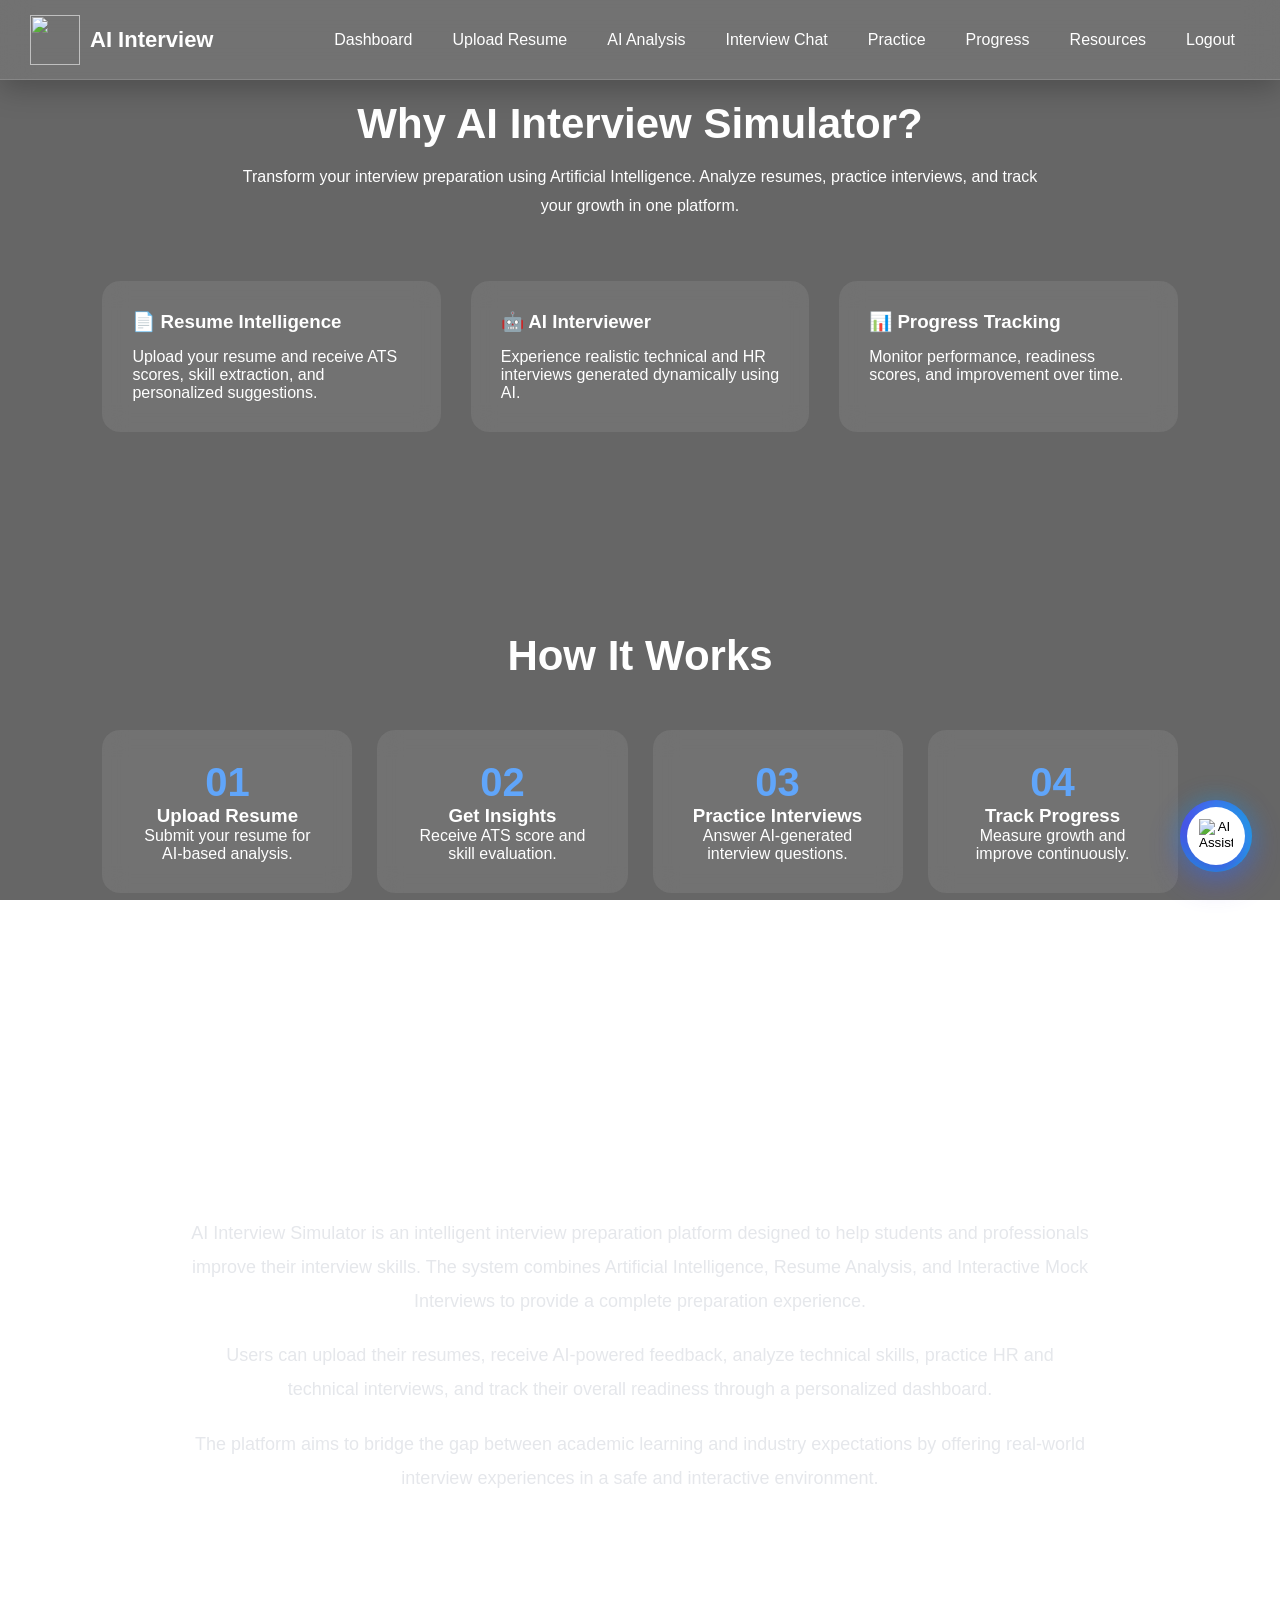
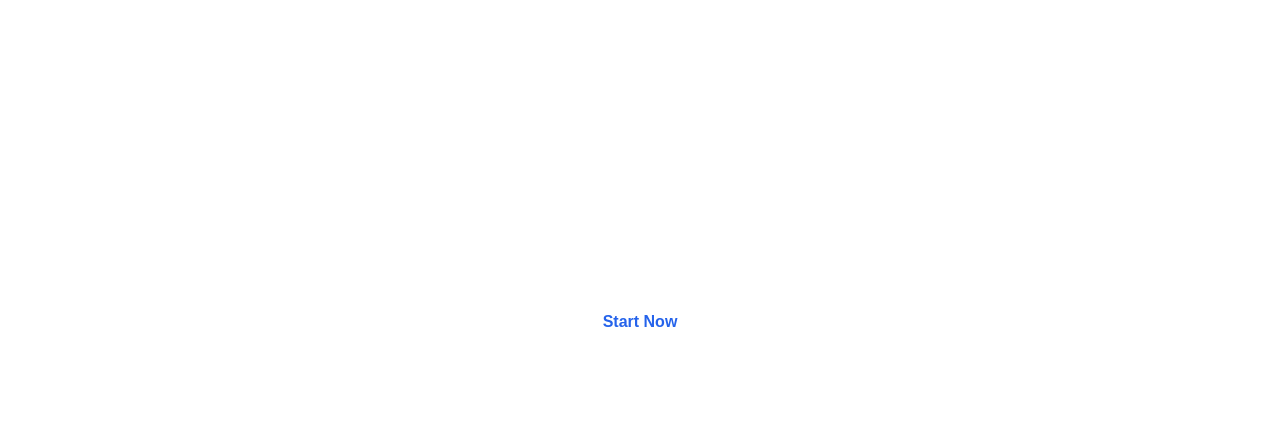
==== Frontend/index.html @ c6cc5c99 "Update AI assistant floating button" ====
<!DOCTYPE html>
<html lang="en">

<head>

<meta charset="UTF-8">

<meta name="viewport"
content="width=device-width, initial-scale=1.0">

<title>
AI Interview Simulator
</title>

<link
rel="stylesheet"
href="style.css">

<style>
/* ═══════════════════════════════════════
   FLOATING CHATBOT
═══════════════════════════════════════ */

/* FAB BUTTON */
/* Floating AI Button */
#chatFab{
    position:fixed;
    bottom:28px;
    right:28px;
    width:72px;
    height:72px;
    border:none;
    border-radius:50%;
    cursor:pointer;
    overflow:hidden;

    display:flex;
    align-items:center;
    justify-content:center;

    background:linear-gradient(
        135deg,
        #4f46e5,
        #06b6d4,
        #2563eb,
        #4f46e5
    );

    background-size:300% 300%;
    animation:gradientMove 6s ease infinite;

    box-shadow:
        0 10px 30px rgba(79,70,229,.45),
        0 0 25px rgba(6,182,212,.35);

    transition:.3s;
    z-index:9999;
}

/* Glowing Ring */
#chatFab::before{
    content:"";
    position:absolute;
    inset:-3px;
    border-radius:50%;
    background:linear-gradient(
        45deg,
        #06b6d4,
        #4f46e5,
        #3b82f6,
        #06b6d4
    );
    z-index:-1;
    filter:blur(8px);
    opacity:.8;
}

/* White Circle */
#chatFab::after{
    content:"";
    position:absolute;
    width:58px;
    height:58px;
    border-radius:50%;
    background:#ffffff;
}

/* AI Image */
#chatFab img{
    position:relative;
    z-index:2;
    width:34px;
    height:34px;
    object-fit:contain;
}

/* Hover */
#chatFab:hover{
    transform:translateY(-5px) scale(1.08);
    box-shadow:
        0 16px 40px rgba(79,70,229,.6),
        0 0 35px rgba(6,182,212,.5);
}

/* Click */
#chatFab:active{
    transform:scale(.95);
}

/* Floating Animation */
@keyframes gradientMove{
    0%{background-position:0% 50%;}
    50%{background-position:100% 50%;}
    100%{background-position:0% 50%;}
}

/* NOTIFICATION BADGE */
#chatBadge {
    position: fixed;
    bottom: 78px;
    right: 24px;
    background: #ef4444;
    color: white;
    font-size: 11px;
    font-weight: 700;
    border-radius: 999px;
    padding: 2px 7px;
    z-index: 10000;
    display: none;
}

/* CHAT WINDOW */
#chatWindow {
    position: fixed;
    bottom: 100px;
    right: 28px;
    width: 370px;
    height: 520px;
    background: rgba(10, 12, 30, 0.97);
    backdrop-filter: blur(20px);
    border-radius: 20px;
    border: 1px solid rgba(255,255,255,0.1);
    box-shadow: 0 20px 60px rgba(0,0,0,0.7);
    display: none;
    flex-direction: column;
    z-index: 9998;
    overflow: hidden;
    font-family: 'Segoe UI', Arial, sans-serif;
    animation: slideUp 0.3s ease;
}

@keyframes slideUp {
    from { opacity: 0; transform: translateY(20px); }
    to   { opacity: 1; transform: translateY(0); }
}

#chatWindow.open { display: flex; }

/* CHAT HEADER */
.cw-header {
    background: rgba(20, 25, 60, 0.95);
    padding: 14px 16px;
    display: flex;
    align-items: center;
    justify-content: space-between;
    border-bottom: 1px solid rgba(255,255,255,0.08);
    flex-shrink: 0;
}

.cw-header-left {
    display: flex;
    align-items: center;
    gap: 10px;
}

.cw-avatar {
    width: 36px; height: 36px;
    display: flex; align-items: center; justify-content: center;
    flex-shrink: 0;
}

.cw-title { color: white; font-weight: 700; font-size: 14px; }
.cw-sub { color: rgba(255,255,255,0.5); font-size: 11px; margin-top: 1px; }
.cw-dot { display:inline-block; width:8px; height:8px; background:#22c55e; border-radius:50%; margin-right:5px; vertical-align:middle; animation:cwpulse 2s infinite; }
@keyframes cwpulse { 0%,100%{opacity:1;} 50%{opacity:0.4;} }

.cw-close {
    background: rgba(255,255,255,0.08);
    border: none;
    color: white;
    width: 28px; height: 28px;
    border-radius: 8px;
    cursor: pointer;
    font-size: 14px;
    display: flex; align-items: center; justify-content: center;
    transition: background 0.2s;
}

.cw-close:hover { background: rgba(255,255,255,0.18); }

/* MESSAGES */
.cw-messages {
    flex: 1;
    overflow-y: auto;
    padding: 14px;
    display: flex;
    flex-direction: column;
    gap: 10px;
    scroll-behavior: smooth;
}

.cw-messages::-webkit-scrollbar { width: 3px; }
.cw-messages::-webkit-scrollbar-thumb { background: rgba(255,255,255,0.15); border-radius: 3px; }

.cw-msg-ai {
    background: linear-gradient(135deg, #2563eb, #1d4ed8);
    color: white;
    padding: 10px 13px;
    border-radius: 14px 14px 14px 3px;
    font-size: 13px;
    line-height: 1.6;
    max-width: 88%;
    width: fit-content;
    white-space: pre-wrap;
}

.cw-msg-user {
    background: linear-gradient(135deg, #22c55e, #16a34a);
    color: white;
    padding: 10px 13px;
    border-radius: 14px 14px 3px 14px;
    font-size: 13px;
    line-height: 1.6;
    max-width: 88%;
    width: fit-content;
    margin-left: auto;
}

/* TYPING */
.cw-typing {
    display: flex;
    gap: 5px;
    align-items: center;
    padding: 10px 13px;
    background: rgba(37,99,235,0.3);
    border-radius: 14px 14px 14px 3px;
    width: fit-content;
}

.cw-typing span {
    width: 6px; height: 6px;
    background: white;
    border-radius: 50%;
    animation: cwbounce 1.2s infinite;
    opacity: 0.7;
}

.cw-typing span:nth-child(2) { animation-delay: 0.2s; }
.cw-typing span:nth-child(3) { animation-delay: 0.4s; }

@keyframes cwbounce {
    0%, 60%, 100% { transform: translateY(0); }
    30% { transform: translateY(-5px); }
}

/* QUICK ACTIONS */
.cw-quick {
    display: flex;
    gap: 6px;
    padding: 0 14px 10px;
    flex-wrap: wrap;
    flex-shrink: 0;
}

.cw-quick button {
    background: rgba(99,102,241,0.2);
    border: 1px solid rgba(99,102,241,0.4);
    color: #a5b4fc;
    border-radius: 999px;
    font-size: 11px;
    padding: 4px 10px;
    cursor: pointer;
    transition: 0.2s;
    white-space: nowrap;
}

.cw-quick button:hover { background: rgba(99,102,241,0.4); color: white; }

/* INPUT */
.cw-input-row {
    display: flex;
    padding: 12px;
    gap: 8px;
    background: rgba(15,20,45,0.95);
    border-top: 1px solid rgba(255,255,255,0.07);
    flex-shrink: 0;
    align-items: flex-end;
}

.cw-input-row textarea {
    flex: 1;
    background: rgba(255,255,255,0.08);
    border: 1px solid rgba(255,255,255,0.12);
    border-radius: 12px;
    color: white;
    font-size: 13px;
    padding: 9px 12px;
    outline: none;
    resize: none;
    font-family: 'Segoe UI', Arial, sans-serif;
    min-height: 38px;
    max-height: 100px;
    line-height: 1.4;
}

.cw-input-row textarea::placeholder { color: rgba(255,255,255,0.35); }
.cw-input-row textarea:focus { border-color: rgba(99,102,241,0.5); }

.cw-send {
    width: 38px; height: 38px;
    border-radius: 11px;
    background: linear-gradient(135deg, #6366f1, #38bdf8);
    border: none;
    color: white;
    font-size: 15px;
    cursor: pointer;
    flex-shrink: 0;
    display: flex; align-items: center; justify-content: center;
    transition: 0.2s;
}

.cw-send:hover { transform: scale(1.08); }
.cw-send:disabled { opacity: 0.4; cursor: not-allowed; transform: none; }

@media (max-width: 420px) {
    #chatWindow { width: calc(100vw - 20px); right: 10px; bottom: 90px; }
}
</style>

</head>


<body>


<!-- NAVBAR -->

<nav class="navbar">

<div class="container">

<div class="brand" style="display:flex;align-items:center;gap:10px;">

    <img src="https://res.cloudinary.com/dfzdsdoa5/image/upload/v1781800027/transformation_mtvkqb.png"
         width="50" height="50">

    <div>AI Interview</div>

</div>


<div
class="toggle"
onclick="menu()">

☰

</div>


<div
class="nav-links"
id="nav">

<a href="index.html">
Dashboard
</a>

<a href="resume.html">
Upload Resume
</a>

<a href="ai_analysis.html">
AI Analysis
</a>

<a href="interview.html">
Interview Chat
</a>

<a href="Practice.html">
Practice
</a>

<a href="progress.html">
Progress
</a>

<a href="resources.html">
Resources
</a>

<a
href="#"
onclick="logout()">

Logout

</a>

</div>

</div>

</nav>

<!-- ================= ABOUT ================= -->

<section class="about-fold">

    <div class="section-title">
        <h2>Why AI Interview Simulator?</h2>
        <p>
            Transform your interview preparation using Artificial Intelligence.
            Analyze resumes, practice interviews, and track your growth in one platform.
        </p>
    </div>

    <div class="about-grid">

        <div class="about-card">
            <h3>📄 Resume Intelligence</h3>
            <p>
                Upload your resume and receive ATS scores,
                skill extraction, and personalized suggestions.
            </p>
        </div>

        <div class="about-card">
            <h3>🤖 AI Interviewer</h3>
            <p>
                Experience realistic technical and HR interviews
                generated dynamically using AI.
            </p>
        </div>

        <div class="about-card">
            <h3>📊 Progress Tracking</h3>
            <p>
                Monitor performance, readiness scores,
                and improvement over time.
            </p>
        </div>

    </div>

</section>


<!-- ================= PROCESS ================= -->

<section class="process-section">

    <h2>How It Works</h2>

    <div class="process-container">

        <div class="process-box">
            <span>01</span>
            <h3>Upload Resume</h3>
            <p>Submit your resume for AI-based analysis.</p>
        </div>

        <div class="process-box">
            <span>02</span>
            <h3>Get Insights</h3>
            <p>Receive ATS score and skill evaluation.</p>
        </div>

        <div class="process-box">
            <span>03</span>
            <h3>Practice Interviews</h3>
            <p>Answer AI-generated interview questions.</p>
        </div>

        <div class="process-box">
            <span>04</span>
            <h3>Track Progress</h3>
            <p>Measure growth and improve continuously.</p>
        </div>

    </div>

</section>


<!-- ================= ABOUT WEBSITE ================= -->

<section class="website-info">

    <div class="website-container">

        <h2>About AI Interview Simulator</h2>

        <p>
            AI Interview Simulator is an intelligent interview preparation platform
            designed to help students and professionals improve their interview skills.
            The system combines Artificial Intelligence, Resume Analysis, and
            Interactive Mock Interviews to provide a complete preparation experience.
        </p>

        <p>
            Users can upload their resumes, receive AI-powered feedback,
            analyze technical skills, practice HR and technical interviews,
            and track their overall readiness through a personalized dashboard.
        </p>

        <p>
            The platform aims to bridge the gap between academic learning and
            industry expectations by offering real-world interview experiences
            in a safe and interactive environment.
        </p>

    </div>

</section>


<!-- ================= CTA ================= -->

<section class="cta-section">

    <h2>Ready To Crack Your Next Interview?</h2>

    <p>
        Start practicing with AI and build confidence before your dream interview.
    </p>

    <a href="interview.html" class="cta-btn">
        Start Now
    </a>

</section>


<!-- ═══════════════════════════════════════
     FLOATING CHATBOT
═══════════════════════════════════════ -->

<!-- Badge -->
<div id="chatBadge">1</div>

<!-- FAB -->
<button id="chatFab" onclick="toggleChat()" aria-label="Open AI Assistant">
    <img src="https://res.cloudinary.com/dfzdsdoa5/image/upload/v1782108251/cloud-computing_gpqeu0.png" alt="AI Assistant">
</button>

<!-- Chat Window -->
<div id="chatWindow">

    <!-- Header -->
    <div class="cw-header">
        <div class="cw-header-left">
            <div class="cw-avatar"><img src="https://res.cloudinary.com/dfzdsdoa5/image/upload/v1782985049/artificial-intelligence_lnaqit.png" style="width:40px;height:40px;"></div>
            <div>
                <div class="cw-title">AI Assistant</div>
                <div class="cw-sub"><span class="cw-dot"></span>Online — Ask me anything</div>
            </div>
        </div>
        <button class="cw-close" onclick="toggleChat()">✕</button>
    </div>

    <!-- Messages -->
    <div class="cw-messages" id="cwMessages"></div>

    <!-- Quick actions -->
    <div class="cw-quick" id="cwQuick">
        <button onclick="quickSend('How do I prepare for a technical interview?')">💡 Tech prep tips</button>
        <button onclick="quickSend('What is ATS score?')">📄 ATS score</button>
        <button onclick="quickSend('Give me a sample interview question')">🎯 Sample question</button>
        <button onclick="quickSend('How to answer Tell me about yourself?')">🗣️ Tell me about yourself</button>
    </div>

    <!-- Input -->
    <div class="cw-input-row">
        <textarea id="cwInput" placeholder="Ask anything about interviews..." rows="1"></textarea>
        <button class="cw-send" id="cwSend" onclick="cwSendMsg()">➤</button>
    </div>

</div>


<script>

// ── ORIGINAL SCRIPTS ──
async function uploadResume() {
    let file = document.getElementById("fileInput").files[0];
    if (!file) { alert("Upload Resume First"); return; }
    let formData = new FormData();
    formData.append("resume", file);
    try {
        let response = await fetch("https://ai-interview-simulator-316l.onrender.com/analyze-resume", { method: "POST", body: formData });
        let data = await response.json();
        document.getElementById("atsScore").innerHTML = data.ats_score + "%";
        document.getElementById("resumeScore").innerHTML = data.resume_score + "%";
        document.getElementById("readinessScore").innerHTML = data.readiness + "%";
        document.getElementById("skillsCount").innerHTML = data.skills;
        alert("Resume Analyzed");
    } catch (error) {
        console.log(error);
        alert("Backend not running");
    }
}

function menu() {
    document.getElementById("nav").classList.toggle("show");
}

function logout() {
    localStorage.clear();
    sessionStorage.clear();
    window.location.href = "01_login.html";
}

// ── CHATBOT ──
const BACKEND = "https://ai-interview-simulator-316l.onrender.com";
let cwHistory = [];
let cwBusy = false;
let chatOpened = false;

function toggleChat() {
    const win = document.getElementById("chatWindow");
    const badge = document.getElementById("chatBadge");
    win.classList.toggle("open");
    badge.style.display = "none";

    if (!chatOpened) {
        chatOpened = true;
        cwWelcome();
    }
}

async function cwWelcome() {
    cwAddAI("👋 Hi! I'm your AI Interview Assistant.\n\nI can help you with:\n• Interview tips & strategies\n• Resume advice\n• Practice questions\n• Career guidance\n\nWhat would you like to know?");
}

function cwAddAI(text) {
    cwRemoveTyping();
    const div = document.createElement("div");
    div.className = "cw-msg-ai";
    div.textContent = text;
    document.getElementById("cwMessages").appendChild(div);
    cwScroll();
}

function cwAddUser(text) {
    const div = document.createElement("div");
    div.className = "cw-msg-user";
    div.textContent = text;
    document.getElementById("cwMessages").appendChild(div);
    cwScroll();
    // Hide quick actions after first message
    document.getElementById("cwQuick").style.display = "none";
}

function cwShowTyping() {
    cwRemoveTyping();
    const div = document.createElement("div");
    div.className = "cw-typing";
    div.id = "cwTyping";
    div.innerHTML = "<span></span><span></span><span></span>";
    document.getElementById("cwMessages").appendChild(div);
    cwScroll();
}

function cwRemoveTyping() {
    const t = document.getElementById("cwTyping");
    if (t) t.remove();
}

function cwScroll() {
    const m = document.getElementById("cwMessages");
    m.scrollTop = m.scrollHeight;
}

function quickSend(text) {
    document.getElementById("cwInput").value = text;
    cwSendMsg();
}

async function cwSendMsg() {
    const input = document.getElementById("cwInput");
    const text = input.value.trim();
    if (!text || cwBusy) return;

    cwAddUser(text);
    input.value = "";
    input.style.height = "auto";

    cwHistory.push({ role: "user", content: text });
    cwShowTyping();
    cwBusy = true;
    document.getElementById("cwSend").disabled = true;

    try {
        const res = await fetch(`${BACKEND}/assistant`, {
            method: "POST",
            headers: { "Content-Type": "application/json" },
            body: JSON.stringify({ message: text, history: cwHistory })
        });
        const data = await res.json();
        cwHistory = data.history || cwHistory;
        cwAddAI(data.reply);
    } catch (e) {
        cwAddAI("⚠️ Could not connect to the AI. Please check your internet connection.");
    } finally {
        cwBusy = false;
        document.getElementById("cwSend").disabled = false;
    }
}

// Auto-resize textarea
document.getElementById("cwInput").addEventListener("input", function () {
    this.style.height = "auto";
    this.style.height = Math.min(this.scrollHeight, 100) + "px";
});

// Enter to send
document.getElementById("cwInput").addEventListener("keydown", function (e) {
    if (e.key === "Enter" && !e.shiftKey) {
        e.preventDefault();
        cwSendMsg();
    }
});

// Show badge after 3 seconds to draw attention
setTimeout(() => {
    if (!chatOpened) {
        document.getElementById("chatBadge").style.display = "block";
    }
}, 3000);

</script>


</body>

</html>
---- Frontend/style.css ----
*{
    margin:0;
    padding:0;
    box-sizing:border-box;
    font-family:Arial,sans-serif;
}

html{
    scroll-behavior:smooth;
}

body{
    background:url("https://res.cloudinary.com/dfzdsdoa5/image/upload/v1781874014/premium_photo-1683121710572-7723bd2e235d_ouqcas.avif");
    background-size:cover;
    background-position:center;
    background-repeat:no-repeat;
    background-attachment:fixed;
    color:white;
}

body::before{
    content:"";
    position:fixed;
    inset:0;
    background:rgba(0,0,0,0.60);
    z-index:-1;
}

/* ================= NAVBAR ================= */

.navbar{
    position:fixed;
    top:0;
    left:0;
    right:0;
    height:80px;

    background:rgba(255,255,255,0.08);
    backdrop-filter:blur(16px);
    -webkit-backdrop-filter:blur(16px);

    border-bottom:1px solid rgba(255,255,255,0.15);

    display:flex;
    align-items:center;

    z-index:1000;

    box-shadow:0 8px 30px rgba(0,0,0,0.25);
}

.container{
    width:100%;
    padding:0 30px;
    display:flex;
    justify-content:space-between;
    align-items:center;
}

.brand{
    font-size:22px;
    font-weight:bold;
}

.toggle{
    display:none;
    font-size:30px;
    cursor:pointer;
}

.nav-links{
    display:flex;
    gap:10px;
}

.nav-links a{
    color:white;
    text-decoration:none;
    padding:10px 15px;
    border-radius:10px;
    transition:.3s;
}

.nav-links a:hover{
    background:white;
    color:black;
}

/* ================= HERO ================= */

.hero{
    height:100vh;
    display:flex;
    justify-content:center;
    align-items:center;
    text-align:center;
    padding:120px 20px 40px;
}

.hero-content{
    max-width:900px;
}

.hero-content h1{
    font-size:65px;
    margin-bottom:20px;
}

.hero-content p{
    font-size:22px;
    line-height:1.8;
    margin-bottom:35px;
}

.hero-buttons{
    display:flex;
    justify-content:center;
    gap:20px;
}

.btn{
    padding:15px 30px;
    text-decoration:none;
    color:white;
    border-radius:10px;
    background:#2563eb;
    transition:.3s;
}

.btn:hover{
    transform:translateY(-4px);
}

.btn-outline{
    background:transparent;
    border:2px solid white;
}

/* ================= ABOUT ================= */

.about-fold{
    padding:100px 8%;
    
}

.section-title{
    text-align:center;
    margin-bottom:60px;
}

.section-title h2{
    font-size:42px;
    margin-bottom:15px;
}

.section-title p{
    max-width:800px;
    margin:auto;
    line-height:1.8;
}

.about-grid{
    display:grid;
    grid-template-columns:repeat(auto-fit,minmax(280px,1fr));
    gap:30px;
}

.about-card{
    padding:30px;
    border-radius:18px;

    background:rgba(255,255,255,0.08);

    backdrop-filter:blur(12px);

    transition:.3s;
}

.about-card:hover{
    transform:translateY(-10px);
}

.about-card h3{
    margin-bottom:15px;
}

/* ================= PROCESS ================= */

.process-section{
    padding:100px 8%;
    text-align:center;
}

.process-section h2{
    font-size:42px;
    margin-bottom:50px;
}

.process-container{
    display:grid;
    grid-template-columns:repeat(auto-fit,minmax(220px,1fr));
    gap:25px;
}

.process-box{
    padding:30px;
    border-radius:18px;

    background:rgba(255,255,255,0.08);

    backdrop-filter:blur(12px);
}

.process-box span{
    font-size:40px;
    font-weight:bold;
    color:#60a5fa;
}

/* ================= STATS ================= */

.website-info{
    padding:100px 10%;
    
}

.website-container{
    max-width:1000px;
    margin:auto;
    text-align:center;

    background:rgba(255,255,255,0.08);
    backdrop-filter:blur(12px);

    padding:50px;
    border-radius:20px;
}

.website-container h2{
    font-size:42px;
    margin-bottom:25px;
}

.website-container p{
    font-size:18px;
    line-height:1.9;
    margin-bottom:20px;
    color:#e5e7eb;
}

/* ================= CTA ================= */

.cta-section{
    padding:100px 8%;
    text-align:center;
}

.cta-section h2{
    font-size:48px;
    margin-bottom:20px;
}

.cta-section p{
    font-size:20px;
    margin-bottom:35px;
}

.cta-btn{
    display:inline-block;
    padding:15px 35px;

    background:white;
    color:#2563eb;

    text-decoration:none;

    border-radius:12px;

    font-weight:bold;
}

/* ================= FOOTER ================= */

.footer{
    padding:25px;
    text-align:center;

    background:rgba(0,0,0,0.7);

    margin-top:50px;
}

/* ================= MOBILE ================= */

@media(max-width:900px){

    .toggle{
        display:block;
    }

    .nav-links{
        display:none;
        position:absolute;
        top:80px;
        left:0;
        right:0;

        background:#111827;

        flex-direction:column;
        padding:20px;
    }

    .nav-links.show{
        display:flex;
    }

    .hero-content h1{
        font-size:40px;
    }

    .hero-content p{
        font-size:18px;
    }

    .hero-buttons{
        flex-direction:column;
    }

    .section-title h2,
    .process-section h2,
    .cta-section h2{
        font-size:32px;
    }
}
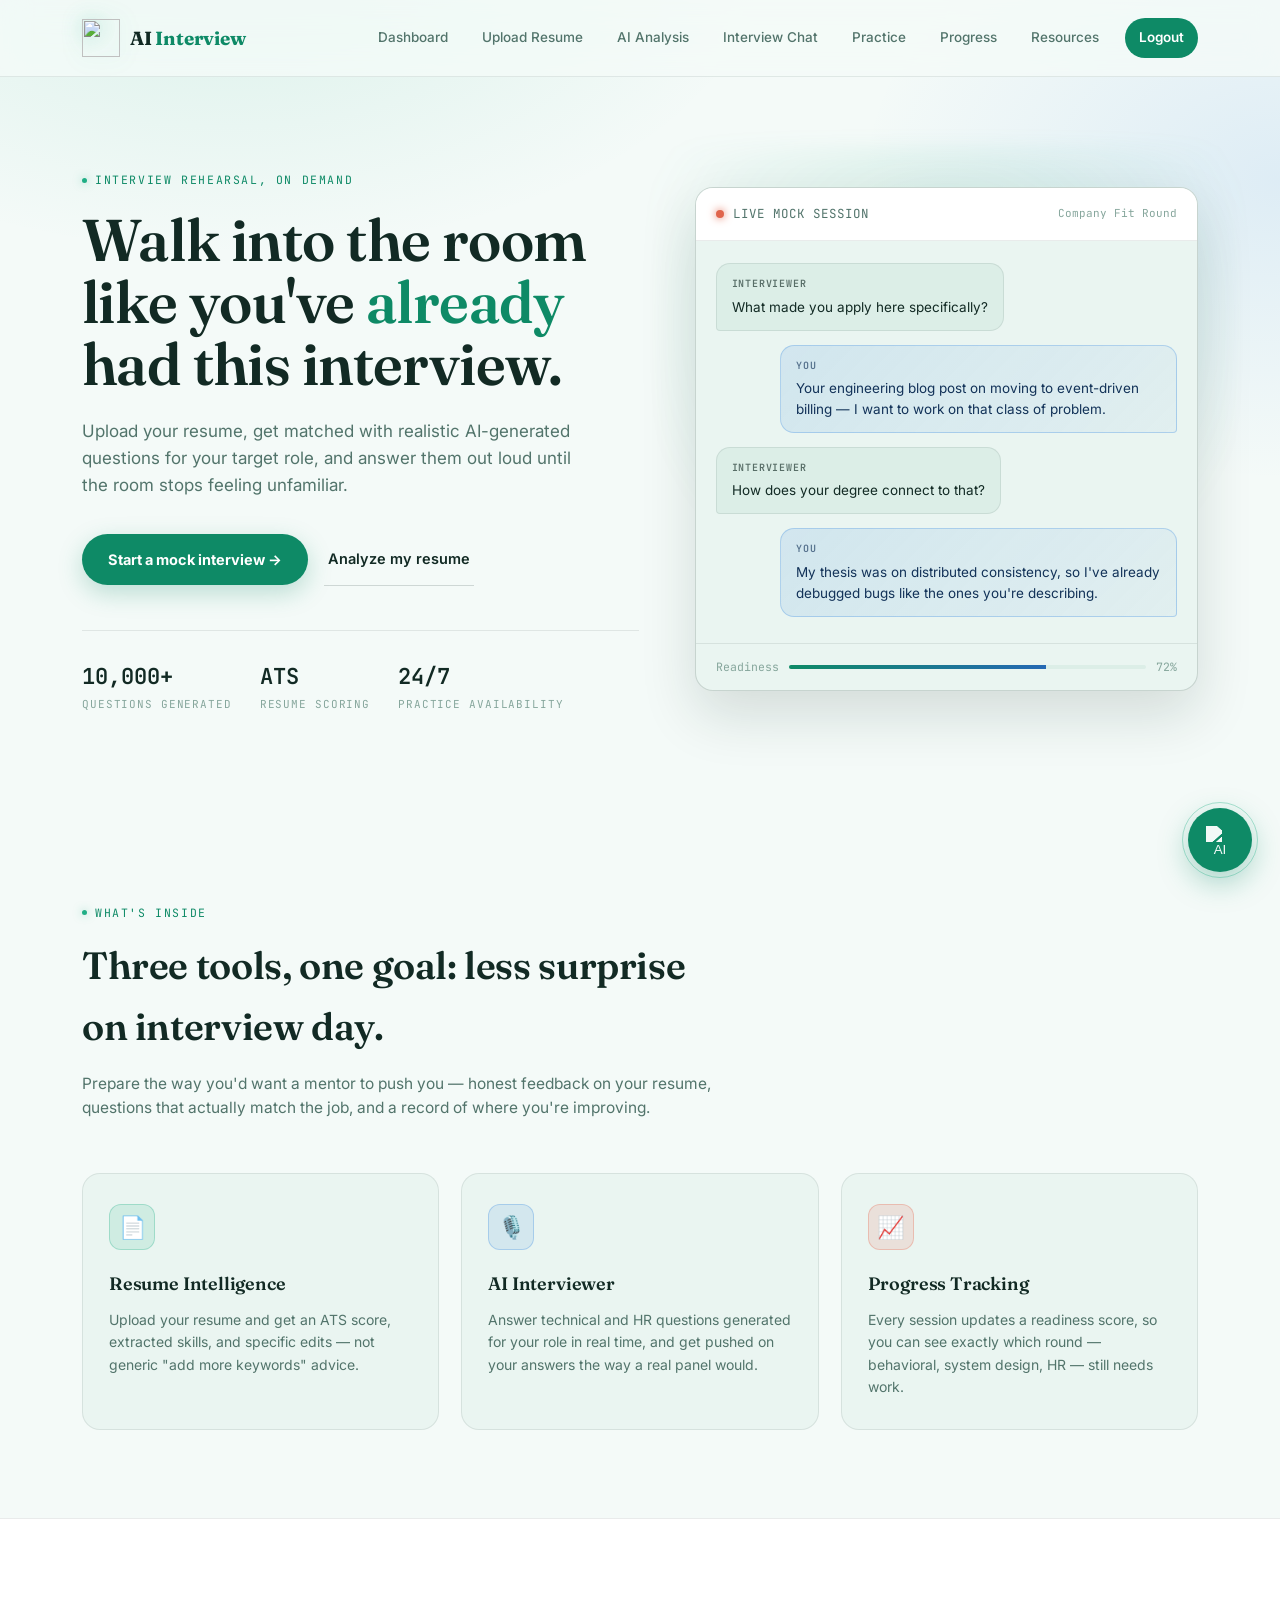
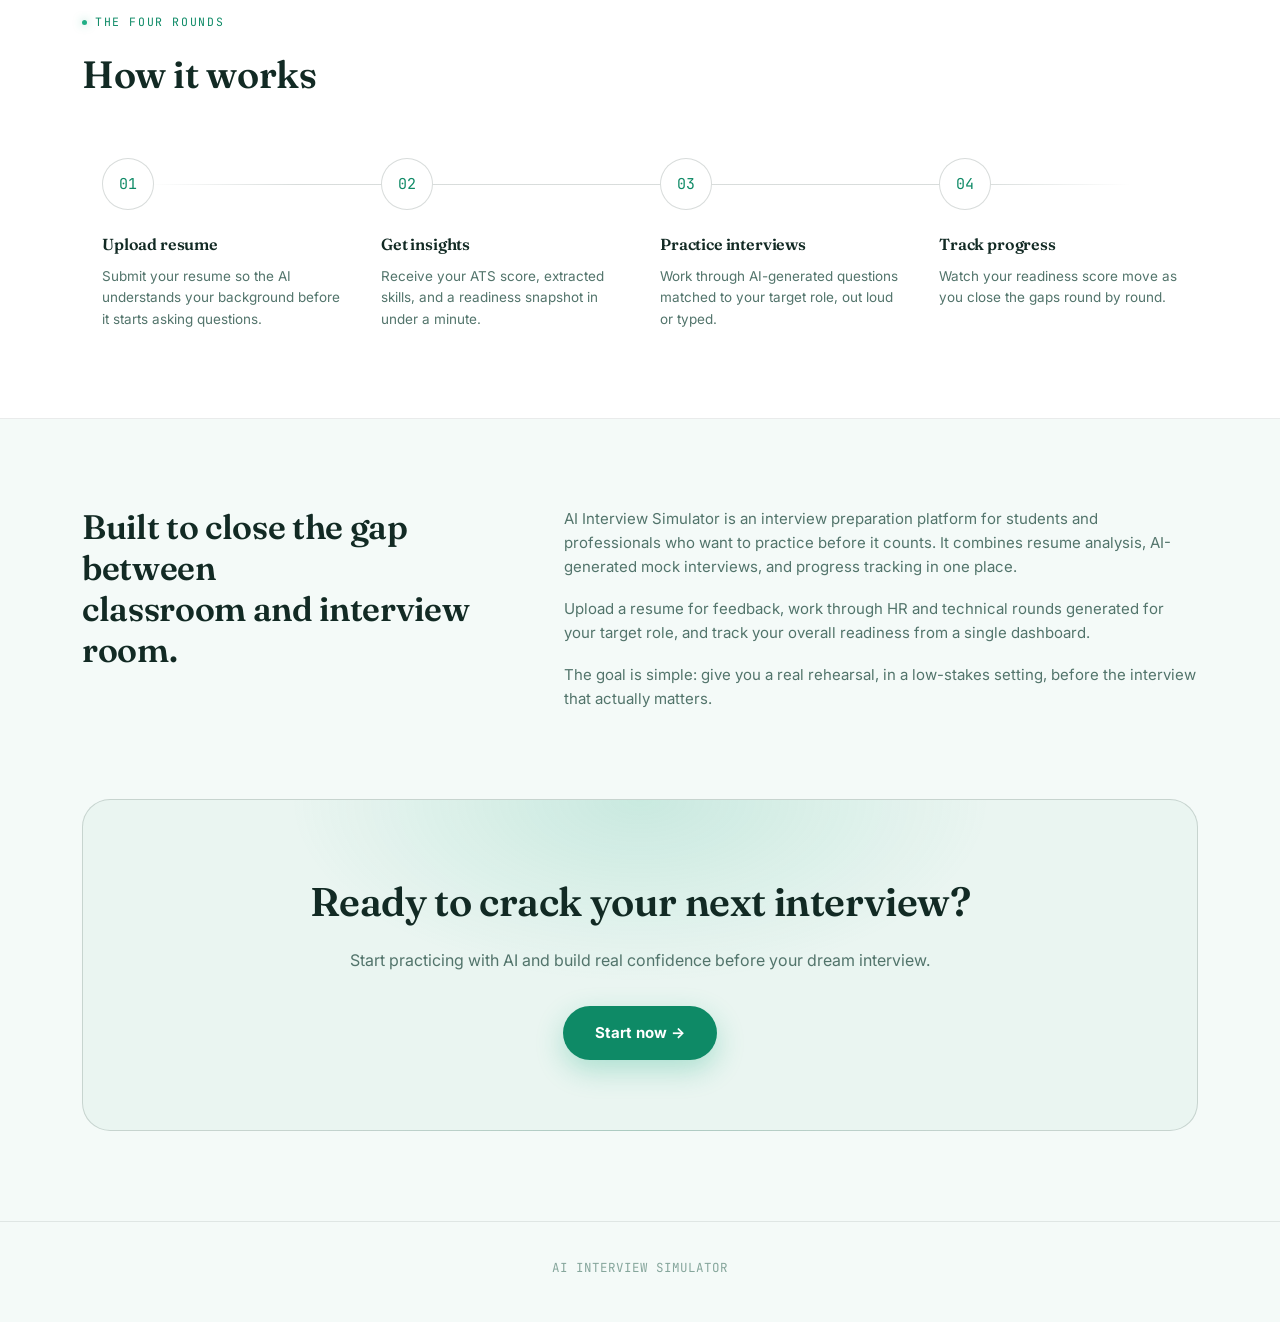
==== commit 89839bbf: "Auto commit: push from Copilot" ====
--- a/Frontend/index.html
+++ b/Frontend/index.html
@@ -1,579 +1,717 @@
 <!DOCTYPE html>
 <html lang="en">
-
 <head>
-
 <meta charset="UTF-8">
-
-<meta name="viewport"
-content="width=device-width, initial-scale=1.0">
-
-<title>
-AI Interview Simulator
-</title>
-
-<link
-rel="stylesheet"
-href="style.css">
+<meta name="viewport" content="width=device-width, initial-scale=1.0">
+<title>AI Interview Simulator — Rehearse the room before you walk in</title>
+
+<link rel="preconnect" href="https://fonts.googleapis.com">
+<link rel="preconnect" href="https://fonts.gstatic.com" crossorigin>
+<link href="https://fonts.googleapis.com/css2?family=Fraunces:opsz,wght@9..144,400;9..144,500;9..144,600;9..144,700;9..144,900&family=Inter:wght@400;500;600;700&family=JetBrains+Mono:wght@400;500;600&display=swap" rel="stylesheet">
 
 <style>
 /* ═══════════════════════════════════════
+   TOKENS
+═══════════════════════════════════════ */
+:root{
+    --bg:            #F4FAF8;
+    --bg-elevated:   #FFFFFF;
+    --surface:       #EAF5F1;
+    --surface-2:     #DCEEE7;
+    --border:        rgba(15,42,36,0.09);
+    --border-strong: rgba(15,42,36,0.16);
+
+    --text:          #122A24;
+    --text-muted:    #52746B;
+    --text-faint:    #86A69C;
+
+    --mint:          #1FAE85;
+    --mint-deep:     #0E8A66;
+    --mint-dim:      rgba(31,174,133,0.13);
+    --sky:           #3D8BE0;
+    --sky-deep:      #2569B4;
+    --sky-dim:       rgba(61,139,224,0.13);
+    --coral:         #E0654C;
+
+    --display: 'Fraunces', Georgia, serif;
+    --body:    'Inter', -apple-system, sans-serif;
+    --mono:    'JetBrains Mono', 'Courier New', monospace;
+
+    --radius: 18px;
+    --radius-sm: 10px;
+}
+
+*{ box-sizing:border-box; }
+html{ scroll-behavior:smooth; }
+
+body{
+    margin:0;
+    background:var(--bg);
+    color:var(--text);
+    font-family:var(--body);
+    line-height:1.6;
+    -webkit-font-smoothing:antialiased;
+    overflow-x:hidden;
+}
+
+/* ambient grain / spotlight backdrop, fixed behind everything */
+body::before{
+    content:"";
+    position:fixed;
+    inset:0;
+    z-index:-2;
+    background:
+        radial-gradient(ellipse 900px 500px at 18% -5%, rgba(31,174,133,0.12), transparent 60%),
+        radial-gradient(ellipse 700px 500px at 100% 20%, rgba(61,139,224,0.12), transparent 60%),
+        var(--bg);
+}
+
+a{ color:inherit; text-decoration:none; }
+h1,h2,h3{ font-family:var(--display); margin:0; font-weight:600; letter-spacing:-0.01em; }
+p{ margin:0; }
+.eyebrow{
+    font-family:var(--mono);
+    font-size:11.5px;
+    letter-spacing:0.14em;
+    text-transform:uppercase;
+    color:var(--mint-deep);
+    display:inline-flex;
+    align-items:center;
+    gap:8px;
+}
+.eyebrow::before{
+    content:"";
+    width:5px; height:5px;
+    border-radius:50%;
+    background:var(--mint);
+    box-shadow:0 0 8px rgba(31,174,133,0.5);
+}
+
+::selection{ background:var(--mint); color:#fff; }
+
+@media (prefers-reduced-motion: reduce){
+    *{ animation-duration:0.01ms !important; animation-iteration-count:1 !important; transition-duration:0.01ms !important; scroll-behavior:auto !important; }
+}
+
+/* focus visibility */
+a:focus-visible, button:focus-visible, textarea:focus-visible{
+    outline:2px solid var(--sky-deep);
+    outline-offset:3px;
+}
+
+.container{ max-width:1180px; margin:0 auto; padding:0 32px; }
+
+/* ═══════════════════════════════════════
+   NAVBAR
+═══════════════════════════════════════ */
+.navbar{
+    position:sticky; top:0; z-index:500;
+    background:rgba(244,250,248,0.82);
+    backdrop-filter:blur(14px) saturate(140%);
+    border-bottom:1px solid var(--border);
+}
+.navbar .container{
+    display:flex; align-items:center; justify-content:space-between;
+    height:76px;
+}
+.brand{ display:flex; align-items:center; gap:12px; }
+.brand img{
+    width:38px; height:38px; object-fit:contain;
+    filter:drop-shadow(0 0 10px rgba(31,174,133,0.3));
+}
+.brand-text{ font-family:var(--display); font-weight:700; font-size:19px; letter-spacing:-0.01em; }
+.brand-text span{ color:var(--mint-deep); }
+
+.nav-links{ display:flex; align-items:center; gap:6px; }
+.nav-links a{
+    font-size:13.5px; font-weight:500; color:var(--text-muted);
+    padding:9px 14px; border-radius:999px;
+    transition:color .2s ease, background .2s ease;
+}
+.nav-links a:hover{ color:var(--text); background:var(--surface); }
+.nav-links a:last-child{
+    margin-left:6px;
+    color:#fff;
+    background:var(--mint-deep);
+    font-weight:600;
+}
+.nav-links a:last-child:hover{ background:var(--sky-deep); color:#fff; }
+
+.toggle{
+    display:none; cursor:pointer; font-size:22px; color:var(--text);
+    background:var(--surface); border:1px solid var(--border);
+    width:42px; height:42px; border-radius:10px;
+    align-items:center; justify-content:center;
+}
+
+@media (max-width: 900px){
+    .toggle{ display:flex; }
+    .nav-links{
+        position:absolute; top:76px; left:0; right:0;
+        flex-direction:column; align-items:stretch;
+        background:var(--bg-elevated); border-bottom:1px solid var(--border);
+        padding:10px 20px 18px; gap:2px;
+        display:none;
+    }
+    .nav-links.show{ display:flex; }
+    .nav-links a{ padding:12px 10px; }
+}
+
+/* ═══════════════════════════════════════
+   HERO — the interview transcript
+═══════════════════════════════════════ */
+.hero{
+    padding:88px 0 96px;
+    position:relative;
+}
+.hero .container{
+    display:grid;
+    grid-template-columns:1.05fr 0.95fr;
+    gap:56px;
+    align-items:center;
+}
+.hero-copy h1{
+    font-size:clamp(38px, 4.6vw, 60px);
+    line-height:1.06;
+    margin:18px 0 22px;
+    font-weight:600;
+}
+.hero-copy h1 em{
+    font-style:normal;
+    color:var(--mint-deep);
+}
+.hero-copy p.lede{
+    font-size:17px;
+    color:var(--text-muted);
+    max-width:46ch;
+    margin-bottom:34px;
+}
+.hero-actions{ display:flex; align-items:center; gap:16px; flex-wrap:wrap; }
+
+.btn-primary{
+    display:inline-flex; align-items:center; gap:8px;
+    background:var(--mint-deep); color:#fff;
+    font-weight:700; font-size:14.5px;
+    padding:14px 26px; border-radius:999px;
+    box-shadow:0 8px 24px rgba(14,138,102,0.25);
+    transition:transform .2s ease, box-shadow .2s ease;
+}
+.btn-primary:hover{ transform:translateY(-2px); box-shadow:0 12px 30px rgba(14,138,102,0.35); }
+
+.btn-ghost{
+    display:inline-flex; align-items:center; gap:8px;
+    color:var(--text); font-weight:600; font-size:14.5px;
+    padding:14px 4px;
+    border-bottom:1px solid var(--border-strong);
+    transition:border-color .2s ease, color .2s ease;
+}
+.btn-ghost:hover{ border-color:var(--sky-deep); color:var(--sky-deep); }
+
+.hero-stats{
+    display:flex; gap:28px; margin-top:44px;
+    padding-top:28px; border-top:1px solid var(--border);
+}
+.hero-stats div{ font-family:var(--mono); }
+.hero-stats .num{ font-size:22px; color:var(--text); font-weight:600; }
+.hero-stats .label{ font-size:11px; color:var(--text-faint); text-transform:uppercase; letter-spacing:.08em; margin-top:2px; }
+
+/* transcript card — the signature element */
+.transcript-wrap{ position:relative; }
+.transcript-wrap::before{
+    content:"";
+    position:absolute; inset:-40px;
+    background:radial-gradient(circle at 50% 30%, rgba(31,174,133,0.16), transparent 65%);
+    filter:blur(10px);
+    pointer-events:none;
+}
+.transcript-card{
+    position:relative;
+    background:var(--surface);
+    border:1px solid var(--border-strong);
+    border-radius:var(--radius);
+    padding:0;
+    box-shadow:0 24px 56px rgba(15,42,36,0.14);
+    overflow:hidden;
+}
+.transcript-head{
+    display:flex; align-items:center; justify-content:space-between;
+    padding:16px 20px;
+    border-bottom:1px solid var(--border);
+    background:var(--bg-elevated);
+}
+.transcript-head .who{ display:flex; align-items:center; gap:9px; font-size:12.5px; color:var(--text-muted); font-family:var(--mono); }
+.rec-dot{ width:8px; height:8px; border-radius:50%; background:var(--coral); box-shadow:0 0 8px var(--coral); animation:recpulse 1.6s infinite; }
+@keyframes recpulse{ 0%,100%{opacity:1;} 50%{opacity:.35;} }
+
+.transcript-body{ padding:22px 20px 26px; display:flex; flex-direction:column; gap:14px; min-height:260px; }
+.bubble{
+    max-width:86%; padding:12px 15px; border-radius:14px;
+    font-size:13.5px; line-height:1.55;
+    opacity:0; transform:translateY(8px);
+    animation:bubbleIn .5s ease forwards;
+}
+.bubble.q{
+    align-self:flex-start;
+    background:var(--surface-2);
+    border:1px solid var(--border);
+    border-bottom-left-radius:4px;
+    color:var(--text);
+}
+.bubble.a{
+    align-self:flex-end;
+    background:linear-gradient(135deg, rgba(61,139,224,0.14), rgba(61,139,224,0.05));
+    border:1px solid rgba(61,139,224,0.3);
+    border-bottom-right-radius:4px;
+    color:#123258;
+}
+.bubble .tag{ font-family:var(--mono); font-size:10px; letter-spacing:.08em; text-transform:uppercase; opacity:.65; margin-bottom:5px; font-weight:600; }
+.bubble .msg{ margin:0; }
+@keyframes bubbleIn{ to{ opacity:1; transform:translateY(0); } }
+.bubble:nth-child(1){ animation-delay:.15s; }
+.bubble:nth-child(2){ animation-delay:.75s; }
+.bubble:nth-child(3){ animation-delay:1.35s; }
+.bubble:nth-child(4){ animation-delay:1.95s; }
+
+.transcript-foot{
+    padding:14px 20px; border-top:1px solid var(--border);
+    display:flex; align-items:center; gap:10px;
+    font-family:var(--mono); font-size:11.5px; color:var(--text-faint);
+}
+.transcript-foot .bar{ flex:1; height:4px; border-radius:2px; background:var(--surface-2); overflow:hidden; }
+.transcript-foot .bar span{ display:block; height:100%; width:72%; background:linear-gradient(90deg, var(--mint-deep), var(--sky-deep)); }
+
+@media (max-width: 900px){
+    .hero .container{ grid-template-columns:1fr; }
+    .hero-stats{ flex-wrap:wrap; row-gap:16px; }
+}
+
+/* ═══════════════════════════════════════
+   REVEAL ON SCROLL
+═══════════════════════════════════════ */
+.reveal{ opacity:0; transform:translateY(18px); transition:opacity .6s ease, transform .6s ease; }
+.reveal.in{ opacity:1; transform:translateY(0); }
+
+/* ═══════════════════════════════════════
+   ABOUT / FEATURE CARDS
+═══════════════════════════════════════ */
+.section{ padding:88px 0; }
+.section-title{ max-width:640px; margin-bottom:52px; }
+.section-title .eyebrow{ margin-bottom:14px; }
+.section-title h2{ font-size:clamp(28px,3vw,38px); margin-bottom:14px; }
+.section-title p{ color:var(--text-muted); font-size:15.5px; }
+
+.about-grid{
+    display:grid; grid-template-columns:repeat(3,1fr); gap:22px;
+}
+.about-card{
+    background:var(--surface);
+    border:1px solid var(--border);
+    border-radius:var(--radius);
+    padding:30px 26px;
+    transition:transform .25s ease, border-color .25s ease, background .25s ease;
+    position:relative;
+    overflow:hidden;
+}
+.about-card::after{
+    content:"";
+    position:absolute; top:-40%; right:-40%;
+    width:160px; height:160px; border-radius:50%;
+    background:radial-gradient(circle, var(--card-glow, rgba(31,174,133,0.18)), transparent 70%);
+    opacity:0; transition:opacity .3s ease;
+}
+.about-card:hover{ transform:translateY(-4px); border-color:var(--border-strong); background:var(--surface-2); }
+.about-card:hover::after{ opacity:1; }
+.about-card .icon{
+    font-size:22px; width:46px; height:46px;
+    display:flex; align-items:center; justify-content:center;
+    border-radius:12px; margin-bottom:20px;
+    background:var(--mint-dim); border:1px solid rgba(31,174,133,0.28);
+}
+.about-card:nth-child(2) .icon{ background:var(--sky-dim); border-color:rgba(61,139,224,0.3); }
+.about-card:nth-child(3) .icon{ background:rgba(232,103,79,0.14); border-color:rgba(232,103,79,0.3); }
+.about-card h3{ font-size:18px; margin-bottom:10px; font-weight:600; }
+.about-card p{ color:var(--text-muted); font-size:14px; }
+
+/* ═══════════════════════════════════════
+   PROCESS — a real sequence, numbered honestly
+═══════════════════════════════════════ */
+.process-section{ padding:88px 0; background:var(--bg-elevated); border-top:1px solid var(--border); border-bottom:1px solid var(--border); }
+.process-container{
+    display:grid; grid-template-columns:repeat(4,1fr); gap:0;
+    position:relative;
+}
+.process-container::before{
+    content:"";
+    position:absolute; top:26px; left:6%; right:6%; height:1px;
+    background:linear-gradient(90deg, transparent, var(--border-strong) 15%, var(--border-strong) 85%, transparent);
+}
+.process-box{ padding:0 20px; position:relative; }
+.process-box span{
+    display:flex; align-items:center; justify-content:center;
+    width:52px; height:52px; border-radius:50%;
+    background:var(--bg-elevated);
+    border:1px solid var(--border-strong);
+    font-family:var(--mono); font-size:15px; color:var(--mint-deep);
+    margin-bottom:22px; position:relative; z-index:2;
+}
+.process-box h3{ font-size:16px; margin-bottom:8px; font-weight:600; }
+.process-box p{ color:var(--text-muted); font-size:13.5px; }
+
+@media (max-width: 900px){
+    .about-grid, .process-container{ grid-template-columns:1fr; gap:26px; }
+    .process-container::before{ display:none; }
+}
+
+/* ═══════════════════════════════════════
+   WEBSITE INFO
+═══════════════════════════════════════ */
+.website-info .container{
+    display:grid; grid-template-columns:0.8fr 1.2fr; gap:60px; align-items:start;
+}
+.website-info h2{ font-size:clamp(26px,3vw,34px); line-height:1.2; }
+.website-container p{ color:var(--text-muted); font-size:15px; margin-bottom:18px; }
+.website-container p:last-child{ margin-bottom:0; }
+@media (max-width:900px){ .website-info .container{ grid-template-columns:1fr; gap:24px; } }
+
+/* ═══════════════════════════════════════
+   CTA
+═══════════════════════════════════════ */
+.cta-section{
+    margin:0 32px 90px; padding:70px 40px;
+    max-width:1116px; margin-left:auto; margin-right:auto;
+    border-radius:28px;
+    text-align:center;
+    background:
+        radial-gradient(ellipse 500px 260px at 50% 0%, rgba(31,174,133,0.16), transparent 70%),
+        var(--surface);
+    border:1px solid var(--border-strong);
+    position:relative;
+    overflow:hidden;
+}
+.cta-section h2{ font-size:clamp(28px,3.4vw,40px); margin-bottom:14px; }
+.cta-section p{ color:var(--text-muted); font-size:16px; margin-bottom:32px; }
+.cta-btn{
+    display:inline-flex; align-items:center; gap:8px;
+    background:var(--mint-deep); color:#ffffff; font-weight:700; font-size:15px;
+    padding:15px 32px; border-radius:999px;
+    box-shadow:0 10px 28px rgba(31,174,133,0.3);
+    transition:transform .2s ease;
+}
+.cta-btn:hover{ transform:translateY(-2px) scale(1.02); }
+
+/* ═══════════════════════════════════════
    FLOATING CHATBOT
 ═══════════════════════════════════════ */
-
-/* FAB BUTTON */
-/* Floating AI Button */
 #chatFab{
-    position:fixed;
-    bottom:28px;
-    right:28px;
-    width:72px;
-    height:72px;
-    border:none;
-    border-radius:50%;
-    cursor:pointer;
-    overflow:hidden;
-
-    display:flex;
-    align-items:center;
-    justify-content:center;
-
-    background:linear-gradient(
-        135deg,
-        #4f46e5,
-        #06b6d4,
-        #2563eb,
-        #4f46e5
-    );
-
-    background-size:300% 300%;
-    animation:gradientMove 6s ease infinite;
-
-    box-shadow:
-        0 10px 30px rgba(79,70,229,.45),
-        0 0 25px rgba(6,182,212,.35);
-
-    transition:.3s;
+    position:fixed; bottom:28px; right:28px;
+    width:64px; height:64px; border:none; border-radius:50%;
+    cursor:pointer; overflow:visible;
+    display:flex; align-items:center; justify-content:center;
+    background:var(--mint-deep);
+    box-shadow:0 10px 30px rgba(14,138,102,0.35);
+    transition:transform .25s ease, box-shadow .25s ease;
     z-index:9999;
 }
-
-/* Glowing Ring */
 #chatFab::before{
     content:"";
-    position:absolute;
-    inset:-3px;
-    border-radius:50%;
-    background:linear-gradient(
-        45deg,
-        #06b6d4,
-        #4f46e5,
-        #3b82f6,
-        #06b6d4
-    );
-    z-index:-1;
-    filter:blur(8px);
-    opacity:.8;
-}
-
-/* White Circle */
-#chatFab::after{
-    content:"";
-    position:absolute;
-    width:58px;
-    height:58px;
-    border-radius:50%;
-    background:#ffffff;
-}
-
-/* AI Image */
-#chatFab img{
-    position:relative;
-    z-index:2;
-    width:34px;
-    height:34px;
-    object-fit:contain;
-}
-
-/* Hover */
-#chatFab:hover{
-    transform:translateY(-5px) scale(1.08);
-    box-shadow:
-        0 16px 40px rgba(79,70,229,.6),
-        0 0 35px rgba(6,182,212,.5);
-}
-
-/* Click */
-#chatFab:active{
-    transform:scale(.95);
-}
-
-/* Floating Animation */
-@keyframes gradientMove{
-    0%{background-position:0% 50%;}
-    50%{background-position:100% 50%;}
-    100%{background-position:0% 50%;}
-}
-
-/* NOTIFICATION BADGE */
-#chatBadge {
-    position: fixed;
-    bottom: 78px;
-    right: 24px;
-    background: #ef4444;
-    color: white;
-    font-size: 11px;
-    font-weight: 700;
-    border-radius: 999px;
-    padding: 2px 7px;
-    z-index: 10000;
-    display: none;
-}
-
-/* CHAT WINDOW */
-#chatWindow {
-    position: fixed;
-    bottom: 100px;
-    right: 28px;
-    width: 370px;
-    height: 520px;
-    background: rgba(10, 12, 30, 0.97);
-    backdrop-filter: blur(20px);
-    border-radius: 20px;
-    border: 1px solid rgba(255,255,255,0.1);
-    box-shadow: 0 20px 60px rgba(0,0,0,0.7);
-    display: none;
-    flex-direction: column;
-    z-index: 9998;
-    overflow: hidden;
-    font-family: 'Segoe UI', Arial, sans-serif;
-    animation: slideUp 0.3s ease;
-}
-
-@keyframes slideUp {
-    from { opacity: 0; transform: translateY(20px); }
-    to   { opacity: 1; transform: translateY(0); }
-}
-
-#chatWindow.open { display: flex; }
-
-/* CHAT HEADER */
-.cw-header {
-    background: rgba(20, 25, 60, 0.95);
-    padding: 14px 16px;
-    display: flex;
-    align-items: center;
-    justify-content: space-between;
-    border-bottom: 1px solid rgba(255,255,255,0.08);
-    flex-shrink: 0;
-}
-
-.cw-header-left {
-    display: flex;
-    align-items: center;
-    gap: 10px;
-}
-
-.cw-avatar {
-    width: 36px; height: 36px;
-    display: flex; align-items: center; justify-content: center;
-    flex-shrink: 0;
-}
-
-.cw-title { color: white; font-weight: 700; font-size: 14px; }
-.cw-sub { color: rgba(255,255,255,0.5); font-size: 11px; margin-top: 1px; }
-.cw-dot { display:inline-block; width:8px; height:8px; background:#22c55e; border-radius:50%; margin-right:5px; vertical-align:middle; animation:cwpulse 2s infinite; }
-@keyframes cwpulse { 0%,100%{opacity:1;} 50%{opacity:0.4;} }
-
-.cw-close {
-    background: rgba(255,255,255,0.08);
-    border: none;
-    color: white;
-    width: 28px; height: 28px;
-    border-radius: 8px;
-    cursor: pointer;
-    font-size: 14px;
-    display: flex; align-items: center; justify-content: center;
-    transition: background 0.2s;
-}
-
-.cw-close:hover { background: rgba(255,255,255,0.18); }
-
-/* MESSAGES */
-.cw-messages {
-    flex: 1;
-    overflow-y: auto;
-    padding: 14px;
-    display: flex;
-    flex-direction: column;
-    gap: 10px;
-    scroll-behavior: smooth;
-}
-
-.cw-messages::-webkit-scrollbar { width: 3px; }
-.cw-messages::-webkit-scrollbar-thumb { background: rgba(255,255,255,0.15); border-radius: 3px; }
-
-.cw-msg-ai {
-    background: linear-gradient(135deg, #2563eb, #1d4ed8);
-    color: white;
-    padding: 10px 13px;
-    border-radius: 14px 14px 14px 3px;
-    font-size: 13px;
-    line-height: 1.6;
-    max-width: 88%;
-    width: fit-content;
-    white-space: pre-wrap;
-}
-
-.cw-msg-user {
-    background: linear-gradient(135deg, #22c55e, #16a34a);
-    color: white;
-    padding: 10px 13px;
-    border-radius: 14px 14px 3px 14px;
-    font-size: 13px;
-    line-height: 1.6;
-    max-width: 88%;
-    width: fit-content;
-    margin-left: auto;
-}
-
-/* TYPING */
-.cw-typing {
-    display: flex;
-    gap: 5px;
-    align-items: center;
-    padding: 10px 13px;
-    background: rgba(37,99,235,0.3);
-    border-radius: 14px 14px 14px 3px;
-    width: fit-content;
-}
-
-.cw-typing span {
-    width: 6px; height: 6px;
-    background: white;
-    border-radius: 50%;
-    animation: cwbounce 1.2s infinite;
-    opacity: 0.7;
-}
-
-.cw-typing span:nth-child(2) { animation-delay: 0.2s; }
-.cw-typing span:nth-child(3) { animation-delay: 0.4s; }
-
-@keyframes cwbounce {
-    0%, 60%, 100% { transform: translateY(0); }
-    30% { transform: translateY(-5px); }
-}
-
-/* QUICK ACTIONS */
-.cw-quick {
-    display: flex;
-    gap: 6px;
-    padding: 0 14px 10px;
-    flex-wrap: wrap;
-    flex-shrink: 0;
-}
-
-.cw-quick button {
-    background: rgba(99,102,241,0.2);
-    border: 1px solid rgba(99,102,241,0.4);
-    color: #a5b4fc;
-    border-radius: 999px;
-    font-size: 11px;
-    padding: 4px 10px;
-    cursor: pointer;
-    transition: 0.2s;
-    white-space: nowrap;
-}
-
-.cw-quick button:hover { background: rgba(99,102,241,0.4); color: white; }
-
-/* INPUT */
-.cw-input-row {
-    display: flex;
-    padding: 12px;
-    gap: 8px;
-    background: rgba(15,20,45,0.95);
-    border-top: 1px solid rgba(255,255,255,0.07);
-    flex-shrink: 0;
-    align-items: flex-end;
-}
-
-.cw-input-row textarea {
-    flex: 1;
-    background: rgba(255,255,255,0.08);
-    border: 1px solid rgba(255,255,255,0.12);
-    border-radius: 12px;
-    color: white;
-    font-size: 13px;
-    padding: 9px 12px;
-    outline: none;
-    resize: none;
-    font-family: 'Segoe UI', Arial, sans-serif;
-    min-height: 38px;
-    max-height: 100px;
-    line-height: 1.4;
-}
-
-.cw-input-row textarea::placeholder { color: rgba(255,255,255,0.35); }
-.cw-input-row textarea:focus { border-color: rgba(99,102,241,0.5); }
-
-.cw-send {
-    width: 38px; height: 38px;
-    border-radius: 11px;
-    background: linear-gradient(135deg, #6366f1, #38bdf8);
-    border: none;
-    color: white;
-    font-size: 15px;
-    cursor: pointer;
-    flex-shrink: 0;
-    display: flex; align-items: center; justify-content: center;
-    transition: 0.2s;
-}
-
-.cw-send:hover { transform: scale(1.08); }
-.cw-send:disabled { opacity: 0.4; cursor: not-allowed; transform: none; }
-
-@media (max-width: 420px) {
-    #chatWindow { width: calc(100vw - 20px); right: 10px; bottom: 90px; }
+    position:absolute; inset:-6px; border-radius:50%;
+    border:1px solid rgba(31,174,133,0.35);
+    animation:fabring 2.4s ease-out infinite;
+}
+@keyframes fabring{
+    0%{ transform:scale(0.9); opacity:.8; }
+    100%{ transform:scale(1.35); opacity:0; }
+}
+#chatFab img{ width:28px; height:28px; object-fit:contain; filter:brightness(0) invert(1); opacity:.95; position:relative; z-index:2; }
+#chatFab:hover{ transform:translateY(-4px) scale(1.06); box-shadow:0 16px 38px rgba(14,138,102,0.45); }
+#chatFab:active{ transform:scale(.95); }
+
+#chatBadge{
+    position:fixed; bottom:74px; right:22px;
+    background:var(--coral); color:white;
+    font-family:var(--mono); font-size:11px; font-weight:700;
+    border-radius:999px; padding:2px 7px; z-index:10000; display:none;
+    box-shadow:0 0 0 3px var(--bg);
+}
+
+#chatWindow{
+    position:fixed; bottom:104px; right:28px;
+    width:376px; height:530px;
+    background:var(--bg-elevated);
+    backdrop-filter:blur(20px);
+    border-radius:20px;
+    border:1px solid var(--border-strong);
+    box-shadow:0 20px 50px rgba(15,42,36,0.18);
+    display:none; flex-direction:column; z-index:9998; overflow:hidden;
+    font-family:var(--body);
+    animation:slideUp .3s ease;
+}
+@keyframes slideUp{ from{ opacity:0; transform:translateY(16px); } to{ opacity:1; transform:translateY(0); } }
+#chatWindow.open{ display:flex; }
+
+.cw-header{
+    background:var(--surface); padding:15px 16px;
+    display:flex; align-items:center; justify-content:space-between;
+    border-bottom:1px solid var(--border); flex-shrink:0;
+}
+.cw-header-left{ display:flex; align-items:center; gap:10px; }
+.cw-avatar{
+    width:36px; height:36px; border-radius:10px;
+    display:flex; align-items:center; justify-content:center; flex-shrink:0;
+    background:var(--mint-dim); border:1px solid rgba(31,174,133,0.3);
+}
+.cw-title{ color:var(--text); font-weight:700; font-size:14px; }
+.cw-sub{ color:var(--text-faint); font-size:11px; margin-top:1px; font-family:var(--mono); }
+.cw-dot{ display:inline-block; width:7px; height:7px; background:var(--sky-deep); border-radius:50%; margin-right:5px; vertical-align:middle; animation:cwpulse 2s infinite; }
+@keyframes cwpulse{ 0%,100%{ opacity:1; } 50%{ opacity:.4; } }
+.cw-close{
+    background:var(--surface-2); border:1px solid var(--border); color:var(--text);
+    width:28px; height:28px; border-radius:8px; cursor:pointer; font-size:13px;
+    display:flex; align-items:center; justify-content:center; transition:background .2s;
+}
+.cw-close:hover{ background:var(--border-strong); }
+
+.cw-messages{
+    flex:1; overflow-y:auto; padding:16px;
+    display:flex; flex-direction:column; gap:10px; scroll-behavior:smooth;
+}
+.cw-messages::-webkit-scrollbar{ width:3px; }
+.cw-messages::-webkit-scrollbar-thumb{ background:var(--border-strong); border-radius:3px; }
+
+.cw-msg-ai{
+    background:var(--surface); border:1px solid var(--border);
+    color:var(--text); padding:11px 14px;
+    border-radius:14px 14px 14px 3px; font-size:13px; line-height:1.6;
+    max-width:88%; width:fit-content; white-space:pre-wrap;
+}
+.cw-msg-user{
+    background:linear-gradient(135deg, var(--sky), var(--sky-deep));
+    color:#ffffff; padding:11px 14px; font-weight:500;
+    border-radius:14px 14px 3px 14px; font-size:13px; line-height:1.6;
+    max-width:88%; width:fit-content; margin-left:auto;
+}
+
+.cw-typing{
+    display:flex; gap:5px; align-items:center; padding:11px 14px;
+    background:var(--surface); border:1px solid var(--border);
+    border-radius:14px 14px 14px 3px; width:fit-content;
+}
+.cw-typing span{ width:6px; height:6px; background:var(--text-muted); border-radius:50%; animation:cwbounce 1.2s infinite; opacity:.7; }
+.cw-typing span:nth-child(2){ animation-delay:.2s; }
+.cw-typing span:nth-child(3){ animation-delay:.4s; }
+@keyframes cwbounce{ 0%,60%,100%{ transform:translateY(0); } 30%{ transform:translateY(-5px); } }
+
+.cw-quick{ display:flex; gap:6px; padding:0 16px 12px; flex-wrap:wrap; flex-shrink:0; }
+.cw-quick button{
+    background:var(--mint-dim); border:1px solid rgba(31,174,133,0.3); color:var(--mint-deep);
+    border-radius:999px; font-size:11px; font-weight:500; padding:5px 11px; cursor:pointer;
+    transition:.2s; white-space:nowrap; font-family:var(--body);
+}
+.cw-quick button:hover{ background:rgba(31,174,133,0.22); color:#0E8A66; }
+
+.cw-input-row{
+    display:flex; padding:13px; gap:8px;
+    background:var(--surface); border-top:1px solid var(--border);
+    flex-shrink:0; align-items:flex-end;
+}
+.cw-input-row textarea{
+    flex:1; background:var(--surface-2); border:1px solid var(--border);
+    border-radius:12px; color:var(--text); font-size:13px; padding:9px 12px;
+    outline:none; resize:none; font-family:var(--body);
+    min-height:38px; max-height:100px; line-height:1.4;
+}
+.cw-input-row textarea::placeholder{ color:var(--text-faint); }
+.cw-input-row textarea:focus{ border-color:var(--sky-deep); }
+
+.cw-send{
+    width:38px; height:38px; border-radius:11px;
+    background:var(--mint-deep); border:none; color:#ffffff; font-size:15px;
+    cursor:pointer; flex-shrink:0;
+    display:flex; align-items:center; justify-content:center; transition:.2s;
+}
+.cw-send:hover{ transform:scale(1.08); }
+.cw-send:disabled{ opacity:.4; cursor:not-allowed; transform:none; }
+
+@media (max-width: 420px){
+    #chatWindow{ width:calc(100vw - 20px); right:10px; bottom:92px; }
+}
+
+/* ═══════════════════════════════════════
+   FOOTER
+═══════════════════════════════════════ */
+.footer{
+    padding:36px 0 44px; text-align:center;
+    color:var(--text-faint); font-size:12.5px; font-family:var(--mono);
+    border-top:1px solid var(--border);
 }
 </style>
-
 </head>
 
-
 <body>
 
-
 <!-- NAVBAR -->
-
 <nav class="navbar">
-
 <div class="container">
-
-<div class="brand" style="display:flex;align-items:center;gap:10px;">
-
-    <img src="https://res.cloudinary.com/dfzdsdoa5/image/upload/v1781800027/transformation_mtvkqb.png"
-         width="50" height="50">
-
-    <div>AI Interview</div>
-
+    <div class="brand" style="display:flex;align-items:center;gap:10px;">
+        <img src="https://res.cloudinary.com/dfzdsdoa5/image/upload/v1781800027/transformation_mtvkqb.png" width="50" height="50" alt="">
+        <div class="brand-text">AI <span>Interview</span></div>
+    </div>
+
+    <div class="toggle" onclick="menu()">☰</div>
+
+    <div class="nav-links" id="nav">
+        <a href="index.html">Dashboard</a>
+        <a href="resume.html">Upload Resume</a>
+        <a href="ai_analysis.html">AI Analysis</a>
+        <a href="interview.html">Interview Chat</a>
+        <a href="Practice.html">Practice</a>
+        <a href="progress.html">Progress</a>
+        <a href="resources.html">Resources</a>
+        <a href="#" onclick="logout()">Logout</a>
+    </div>
 </div>
-
-
-<div
-class="toggle"
-onclick="menu()">
-
-☰
+</nav>
+
+<!-- ================= HERO ================= -->
+<section class="hero">
+<div class="container">
+
+    <div class="hero-copy">
+        <span class="eyebrow">Interview rehearsal, on demand</span>
+        <h1>Walk into the room<br>like you've <em>already</em><br>had this interview.</h1>
+        <p class="lede">Upload your resume, get matched with realistic AI-generated questions for your target role, and answer them out loud until the room stops feeling unfamiliar.</p>
+        <div class="hero-actions">
+            <a href="interview.html" class="btn-primary">Start a mock interview →</a>
+            <a href="resume.html" class="btn-ghost">Analyze my resume</a>
+        </div>
+
+        <div class="hero-stats">
+            <div><div class="num">10,000+</div><div class="label">Questions generated</div></div>
+            <div><div class="num">ATS</div><div class="label">Resume scoring</div></div>
+            <div><div class="num">24/7</div><div class="label">Practice availability</div></div>
+        </div>
+    </div>
+
+    <div class="transcript-wrap reveal">
+        <div class="transcript-card">
+            <div class="transcript-head">
+                <div class="who"><span class="rec-dot"></span>LIVE MOCK SESSION</div>
+                <div style="font-family:var(--mono);font-size:11px;color:var(--text-faint);">Company Fit Round</div>
+            </div>
+            <div class="transcript-body">
+                <div class="bubble q"><div class="tag">Interviewer</div><p class="msg">What made you apply here specifically?</p></div>
+                <div class="bubble a"><div class="tag">You</div><p class="msg">Your engineering blog post on moving to event-driven billing — I want to work on that class of problem.</p></div>
+                <div class="bubble q"><div class="tag">Interviewer</div><p class="msg">How does your degree connect to that?</p></div>
+                <div class="bubble a"><div class="tag">You</div><p class="msg">My thesis was on distributed consistency, so I've already debugged bugs like the ones you're describing.</p></div>
+            </div>
+            <div class="transcript-foot">
+                <span>Readiness</span>
+                <div class="bar"><span></span></div>
+                <span>72%</span>
+            </div>
+        </div>
+    </div>
 
 </div>
-
-
-<div
-class="nav-links"
-id="nav">
-
-<a href="index.html">
-Dashboard
-</a>
-
-<a href="resume.html">
-Upload Resume
-</a>
-
-<a href="ai_analysis.html">
-AI Analysis
-</a>
-
-<a href="interview.html">
-Interview Chat
-</a>
-
-<a href="Practice.html">
-Practice
-</a>
-
-<a href="progress.html">
-Progress
-</a>
-
-<a href="resources.html">
-Resources
-</a>
-
-<a
-href="#"
-onclick="logout()">
-
-Logout
-
-</a>
+</section>
+
+<!-- ================= ABOUT ================= -->
+<section class="section">
+<div class="container">
+
+    <div class="section-title reveal">
+        <span class="eyebrow">What's inside</span>
+        <h2>Three tools, one goal: less surprise on interview day.</h2>
+        <p>Prepare the way you'd want a mentor to push you — honest feedback on your resume, questions that actually match the job, and a record of where you're improving.</p>
+    </div>
+
+    <div class="about-grid">
+        <div class="about-card reveal">
+            <div class="icon">📄</div>
+            <h3>Resume Intelligence</h3>
+            <p>Upload your resume and get an ATS score, extracted skills, and specific edits — not generic "add more keywords" advice.</p>
+        </div>
+        <div class="about-card reveal">
+            <div class="icon">🎙️</div>
+            <h3>AI Interviewer</h3>
+            <p>Answer technical and HR questions generated for your role in real time, and get pushed on your answers the way a real panel would.</p>
+        </div>
+        <div class="about-card reveal">
+            <div class="icon">📈</div>
+            <h3>Progress Tracking</h3>
+            <p>Every session updates a readiness score, so you can see exactly which round — behavioral, system design, HR — still needs work.</p>
+        </div>
+    </div>
 
 </div>
+</section>
+
+<!-- ================= PROCESS ================= -->
+<section class="process-section">
+<div class="container">
+
+    <div class="section-title reveal">
+        <span class="eyebrow">The four rounds</span>
+        <h2>How it works</h2>
+    </div>
+
+    <div class="process-container">
+        <div class="process-box reveal"><span>01</span><h3>Upload resume</h3><p>Submit your resume so the AI understands your background before it starts asking questions.</p></div>
+        <div class="process-box reveal"><span>02</span><h3>Get insights</h3><p>Receive your ATS score, extracted skills, and a readiness snapshot in under a minute.</p></div>
+        <div class="process-box reveal"><span>03</span><h3>Practice interviews</h3><p>Work through AI-generated questions matched to your target role, out loud or typed.</p></div>
+        <div class="process-box reveal"><span>04</span><h3>Track progress</h3><p>Watch your readiness score move as you close the gaps round by round.</p></div>
+    </div>
 
 </div>
-
-</nav>
-
-<!-- ================= ABOUT ================= -->
-
-<section class="about-fold">
-
-    <div class="section-title">
-        <h2>Why AI Interview Simulator?</h2>
-        <p>
-            Transform your interview preparation using Artificial Intelligence.
-            Analyze resumes, practice interviews, and track your growth in one platform.
-        </p>
-    </div>
-
-    <div class="about-grid">
-
-        <div class="about-card">
-            <h3>📄 Resume Intelligence</h3>
-            <p>
-                Upload your resume and receive ATS scores,
-                skill extraction, and personalized suggestions.
-            </p>
-        </div>
-
-        <div class="about-card">
-            <h3>🤖 AI Interviewer</h3>
-            <p>
-                Experience realistic technical and HR interviews
-                generated dynamically using AI.
-            </p>
-        </div>
-
-        <div class="about-card">
-            <h3>📊 Progress Tracking</h3>
-            <p>
-                Monitor performance, readiness scores,
-                and improvement over time.
-            </p>
-        </div>
-
-    </div>
-
 </section>
 
-
-<!-- ================= PROCESS ================= -->
-
-<section class="process-section">
-
-    <h2>How It Works</h2>
-
-    <div class="process-container">
-
-        <div class="process-box">
-            <span>01</span>
-            <h3>Upload Resume</h3>
-            <p>Submit your resume for AI-based analysis.</p>
-        </div>
-
-        <div class="process-box">
-            <span>02</span>
-            <h3>Get Insights</h3>
-            <p>Receive ATS score and skill evaluation.</p>
-        </div>
-
-        <div class="process-box">
-            <span>03</span>
-            <h3>Practice Interviews</h3>
-            <p>Answer AI-generated interview questions.</p>
-        </div>
-
-        <div class="process-box">
-            <span>04</span>
-            <h3>Track Progress</h3>
-            <p>Measure growth and improve continuously.</p>
-        </div>
-
-    </div>
-
+<!-- ================= ABOUT WEBSITE ================= -->
+<section class="section website-info">
+<div class="container">
+
+    <h2 class="reveal">Built to close the gap between<br>classroom and interview room.</h2>
+
+    <div class="website-container reveal">
+        <p>AI Interview Simulator is an interview preparation platform for students and professionals who want to practice before it counts. It combines resume analysis, AI-generated mock interviews, and progress tracking in one place.</p>
+        <p>Upload a resume for feedback, work through HR and technical rounds generated for your target role, and track your overall readiness from a single dashboard.</p>
+        <p>The goal is simple: give you a real rehearsal, in a low-stakes setting, before the interview that actually matters.</p>
+    </div>
+
+</div>
 </section>
 
-
-<!-- ================= ABOUT WEBSITE ================= -->
-
-<section class="website-info">
-
-    <div class="website-container">
-
-        <h2>About AI Interview Simulator</h2>
-
-        <p>
-            AI Interview Simulator is an intelligent interview preparation platform
-            designed to help students and professionals improve their interview skills.
-            The system combines Artificial Intelligence, Resume Analysis, and
-            Interactive Mock Interviews to provide a complete preparation experience.
-        </p>
-
-        <p>
-            Users can upload their resumes, receive AI-powered feedback,
-            analyze technical skills, practice HR and technical interviews,
-            and track their overall readiness through a personalized dashboard.
-        </p>
-
-        <p>
-            The platform aims to bridge the gap between academic learning and
-            industry expectations by offering real-world interview experiences
-            in a safe and interactive environment.
-        </p>
-
-    </div>
-
+<!-- ================= CTA ================= -->
+<section class="cta-section reveal">
+    <h2>Ready to crack your next interview?</h2>
+    <p>Start practicing with AI and build real confidence before your dream interview.</p>
+    <a href="interview.html" class="cta-btn">Start now →</a>
 </section>
 
-
-<!-- ================= CTA ================= -->
-
-<section class="cta-section">
-
-    <h2>Ready To Crack Your Next Interview?</h2>
-
-    <p>
-        Start practicing with AI and build confidence before your dream interview.
-    </p>
-
-    <a href="interview.html" class="cta-btn">
-        Start Now
-    </a>
-
-</section>
-
+<footer class="footer">AI INTERVIEW SIMULATOR</footer>
 
 <!-- ═══════════════════════════════════════
      FLOATING CHATBOT
 ═══════════════════════════════════════ -->
-
-<!-- Badge -->
 <div id="chatBadge">1</div>
 
-<!-- FAB -->
 <button id="chatFab" onclick="toggleChat()" aria-label="Open AI Assistant">
     <img src="https://res.cloudinary.com/dfzdsdoa5/image/upload/v1782108251/cloud-computing_gpqeu0.png" alt="AI Assistant">
 </button>
 
-<!-- Chat Window -->
 <div id="chatWindow">
-
-    <!-- Header -->
     <div class="cw-header">
         <div class="cw-header-left">
-            <div class="cw-avatar"><img src="https://res.cloudinary.com/dfzdsdoa5/image/upload/v1782985049/artificial-intelligence_lnaqit.png" style="width:40px;height:40px;"></div>
+            <div class="cw-avatar"><img src="https://res.cloudinary.com/dfzdsdoa5/image/upload/v1782985049/artificial-intelligence_lnaqit.png" style="width:22px;height:22px;" alt=""></div>
             <div>
                 <div class="cw-title">AI Assistant</div>
                 <div class="cw-sub"><span class="cw-dot"></span>Online — Ask me anything</div>
             </div>
         </div>
-        <button class="cw-close" onclick="toggleChat()">✕</button>
-    </div>
-
-    <!-- Messages -->
+        <button class="cw-close" onclick="toggleChat()" aria-label="Close chat">✕</button>
+    </div>
+
     <div class="cw-messages" id="cwMessages"></div>
 
-    <!-- Quick actions -->
     <div class="cw-quick" id="cwQuick">
         <button onclick="quickSend('How do I prepare for a technical interview?')">💡 Tech prep tips</button>
         <button onclick="quickSend('What is ATS score?')">📄 ATS score</button>
@@ -581,18 +719,15 @@
         <button onclick="quickSend('How to answer Tell me about yourself?')">🗣️ Tell me about yourself</button>
     </div>
 
-    <!-- Input -->
     <div class="cw-input-row">
         <textarea id="cwInput" placeholder="Ask anything about interviews..." rows="1"></textarea>
-        <button class="cw-send" id="cwSend" onclick="cwSendMsg()">➤</button>
-    </div>
-
+        <button class="cw-send" id="cwSend" onclick="cwSendMsg()" aria-label="Send message">➤</button>
+    </div>
 </div>
 
 
 <script>
-
-// ── ORIGINAL SCRIPTS ──
+// ── ORIGINAL SCRIPTS (unchanged behavior) ──
 async function uploadResume() {
     let file = document.getElementById("fileInput").files[0];
     if (!file) { alert("Upload Resume First"); return; }
@@ -659,7 +794,6 @@
     div.textContent = text;
     document.getElementById("cwMessages").appendChild(div);
     cwScroll();
-    // Hide quick actions after first message
     document.getElementById("cwQuick").style.display = "none";
 }
 
@@ -719,13 +853,11 @@
     }
 }
 
-// Auto-resize textarea
 document.getElementById("cwInput").addEventListener("input", function () {
     this.style.height = "auto";
     this.style.height = Math.min(this.scrollHeight, 100) + "px";
 });
 
-// Enter to send
 document.getElementById("cwInput").addEventListener("keydown", function (e) {
     if (e.key === "Enter" && !e.shiftKey) {
         e.preventDefault();
@@ -733,16 +865,28 @@
     }
 });
 
-// Show badge after 3 seconds to draw attention
 setTimeout(() => {
     if (!chatOpened) {
         document.getElementById("chatBadge").style.display = "block";
     }
 }, 3000);
 
+// ── SCROLL REVEAL ──
+const revealEls = document.querySelectorAll('.reveal');
+if ('IntersectionObserver' in window) {
+    const io = new IntersectionObserver((entries) => {
+        entries.forEach(entry => {
+            if (entry.isIntersecting) {
+                entry.target.classList.add('in');
+                io.unobserve(entry.target);
+            }
+        });
+    }, { threshold: 0.15 });
+    revealEls.forEach(el => io.observe(el));
+} else {
+    revealEls.forEach(el => el.classList.add('in'));
+}
 </script>
 
-
 </body>
-
 </html>
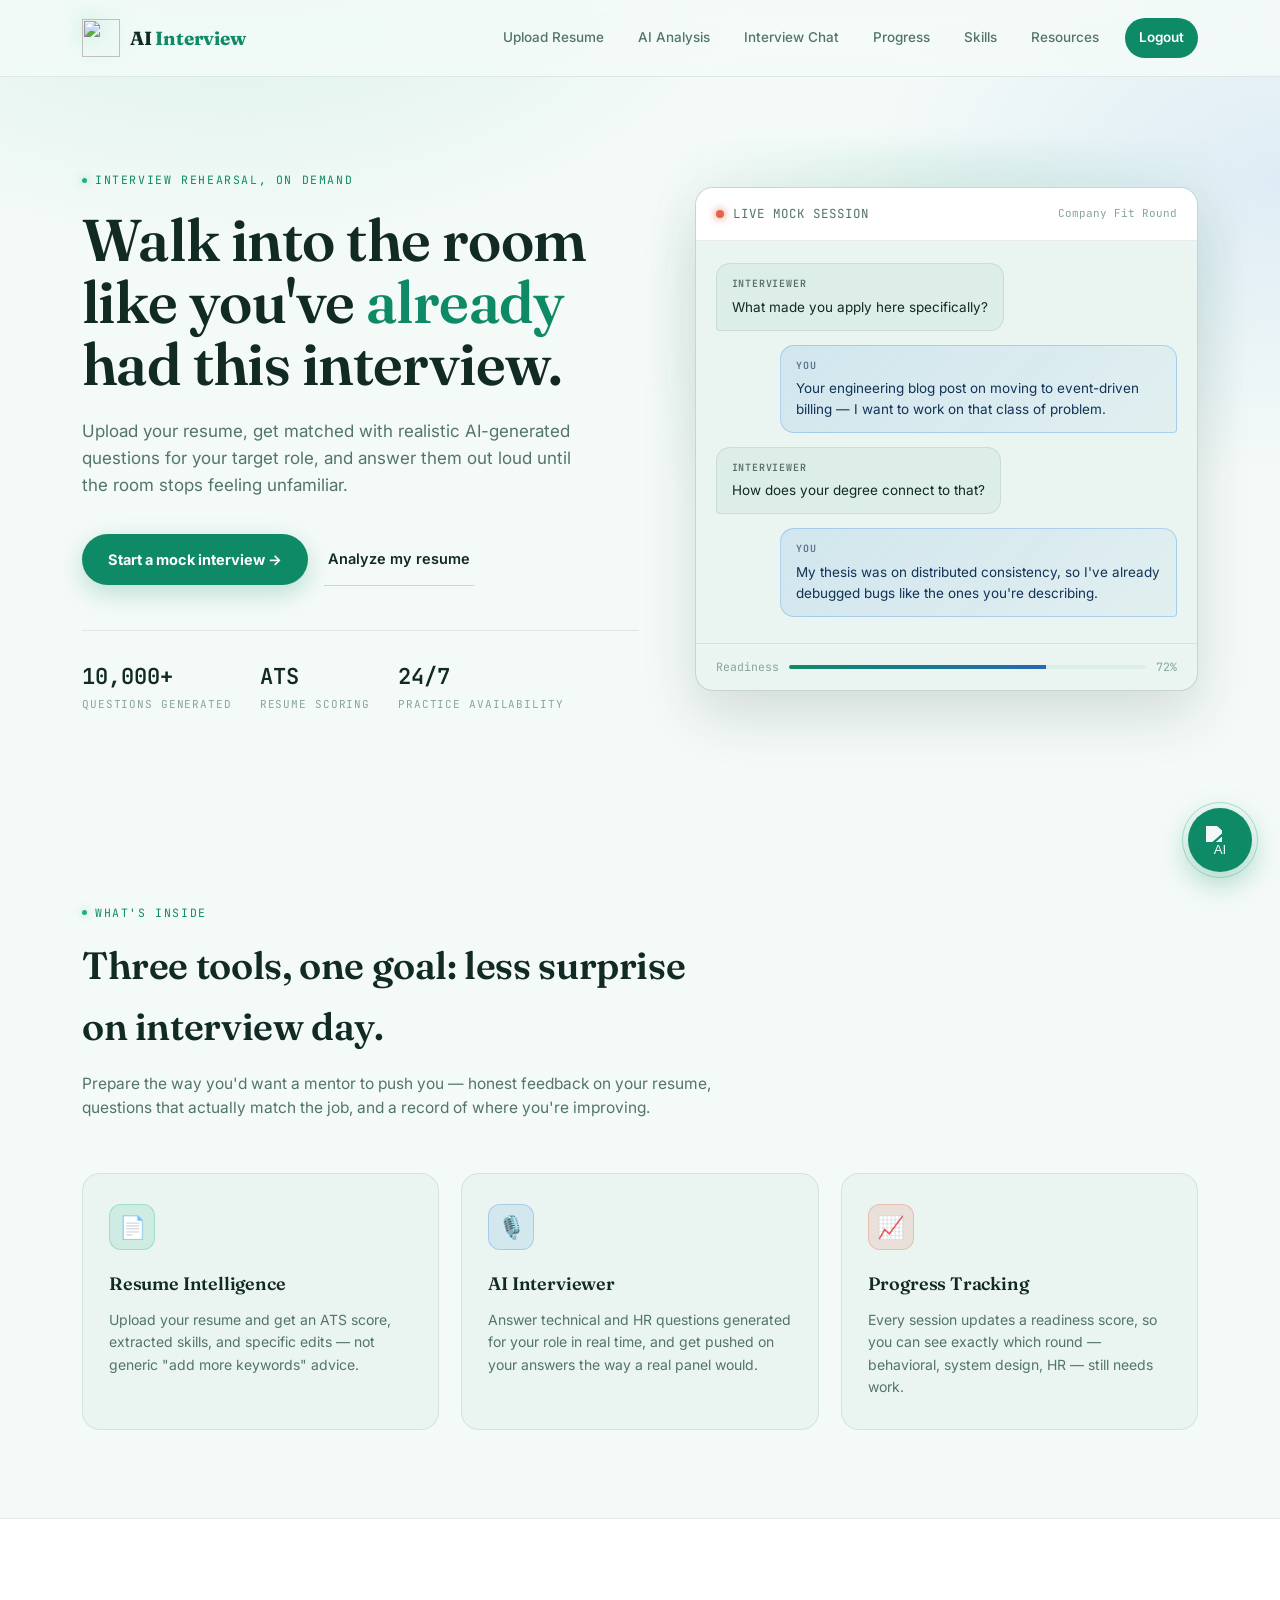
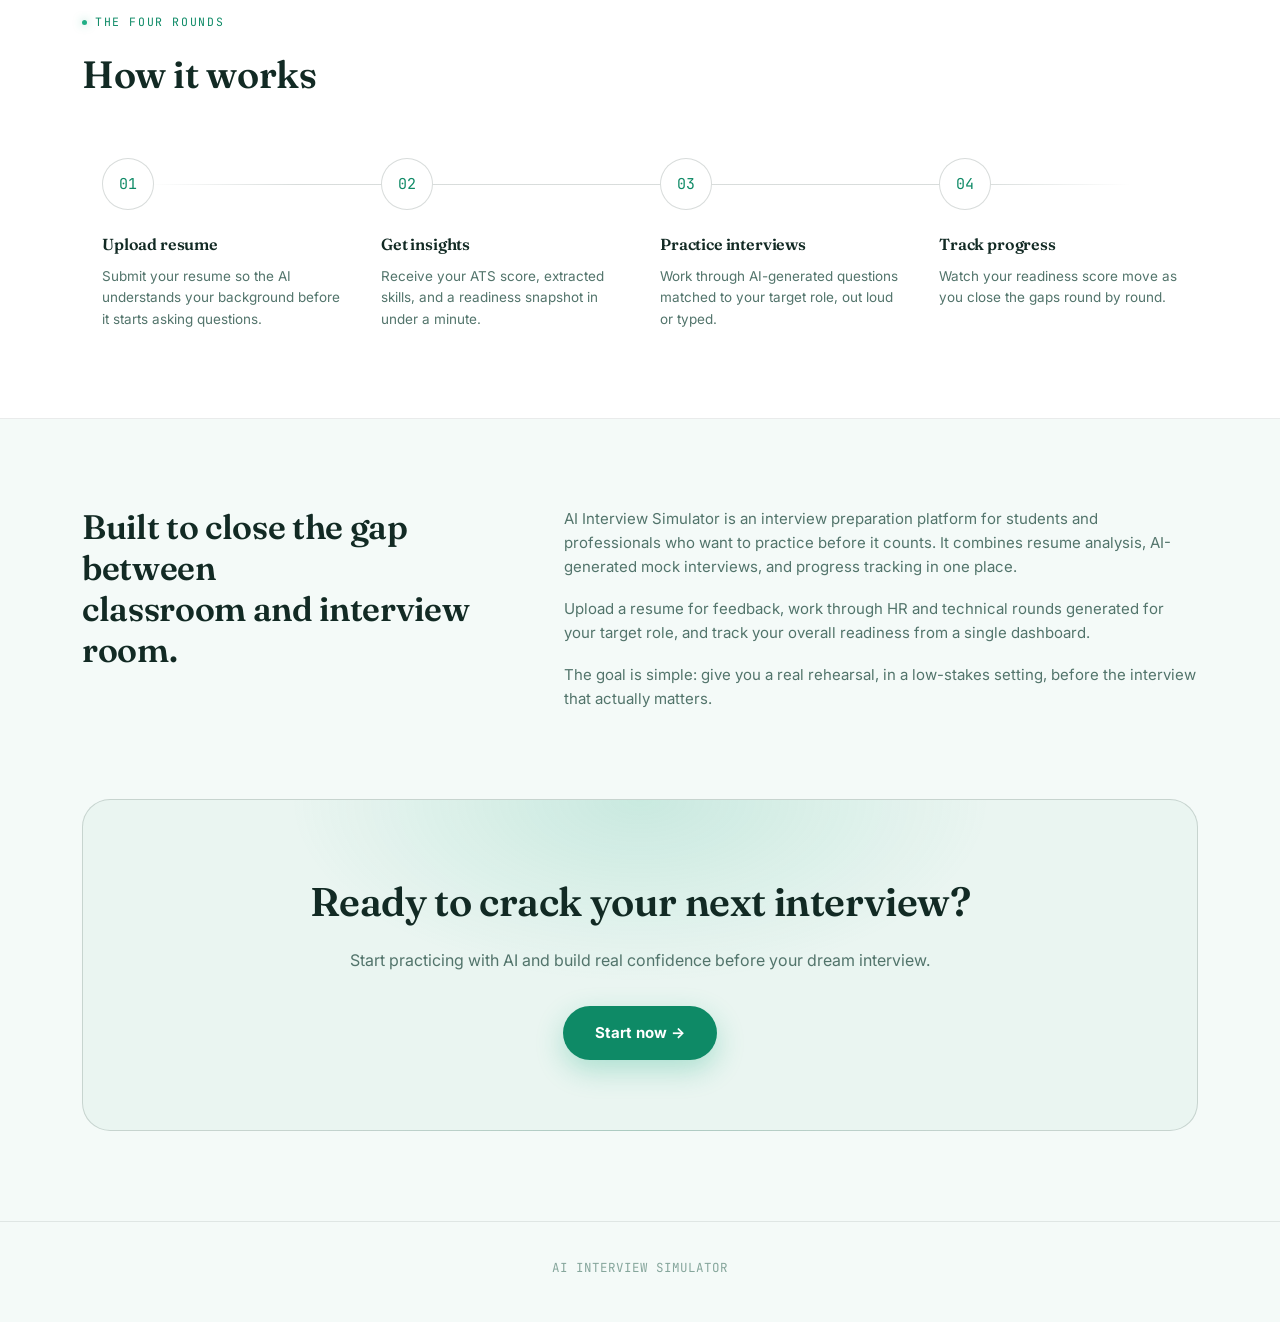
==== commit 614add4f: "Update Frontend files and clean up unused assets" ====
--- a/Frontend/index.html
+++ b/Frontend/index.html
@@ -560,12 +560,11 @@
     <div class="toggle" onclick="menu()">☰</div>
 
     <div class="nav-links" id="nav">
-        <a href="index.html">Dashboard</a>
         <a href="resume.html">Upload Resume</a>
         <a href="ai_analysis.html">AI Analysis</a>
         <a href="interview.html">Interview Chat</a>
-        <a href="Practice.html">Practice</a>
         <a href="progress.html">Progress</a>
+        <a href="skill.html">Skills</a>
         <a href="resources.html">Resources</a>
         <a href="#" onclick="logout()">Logout</a>
     </div>
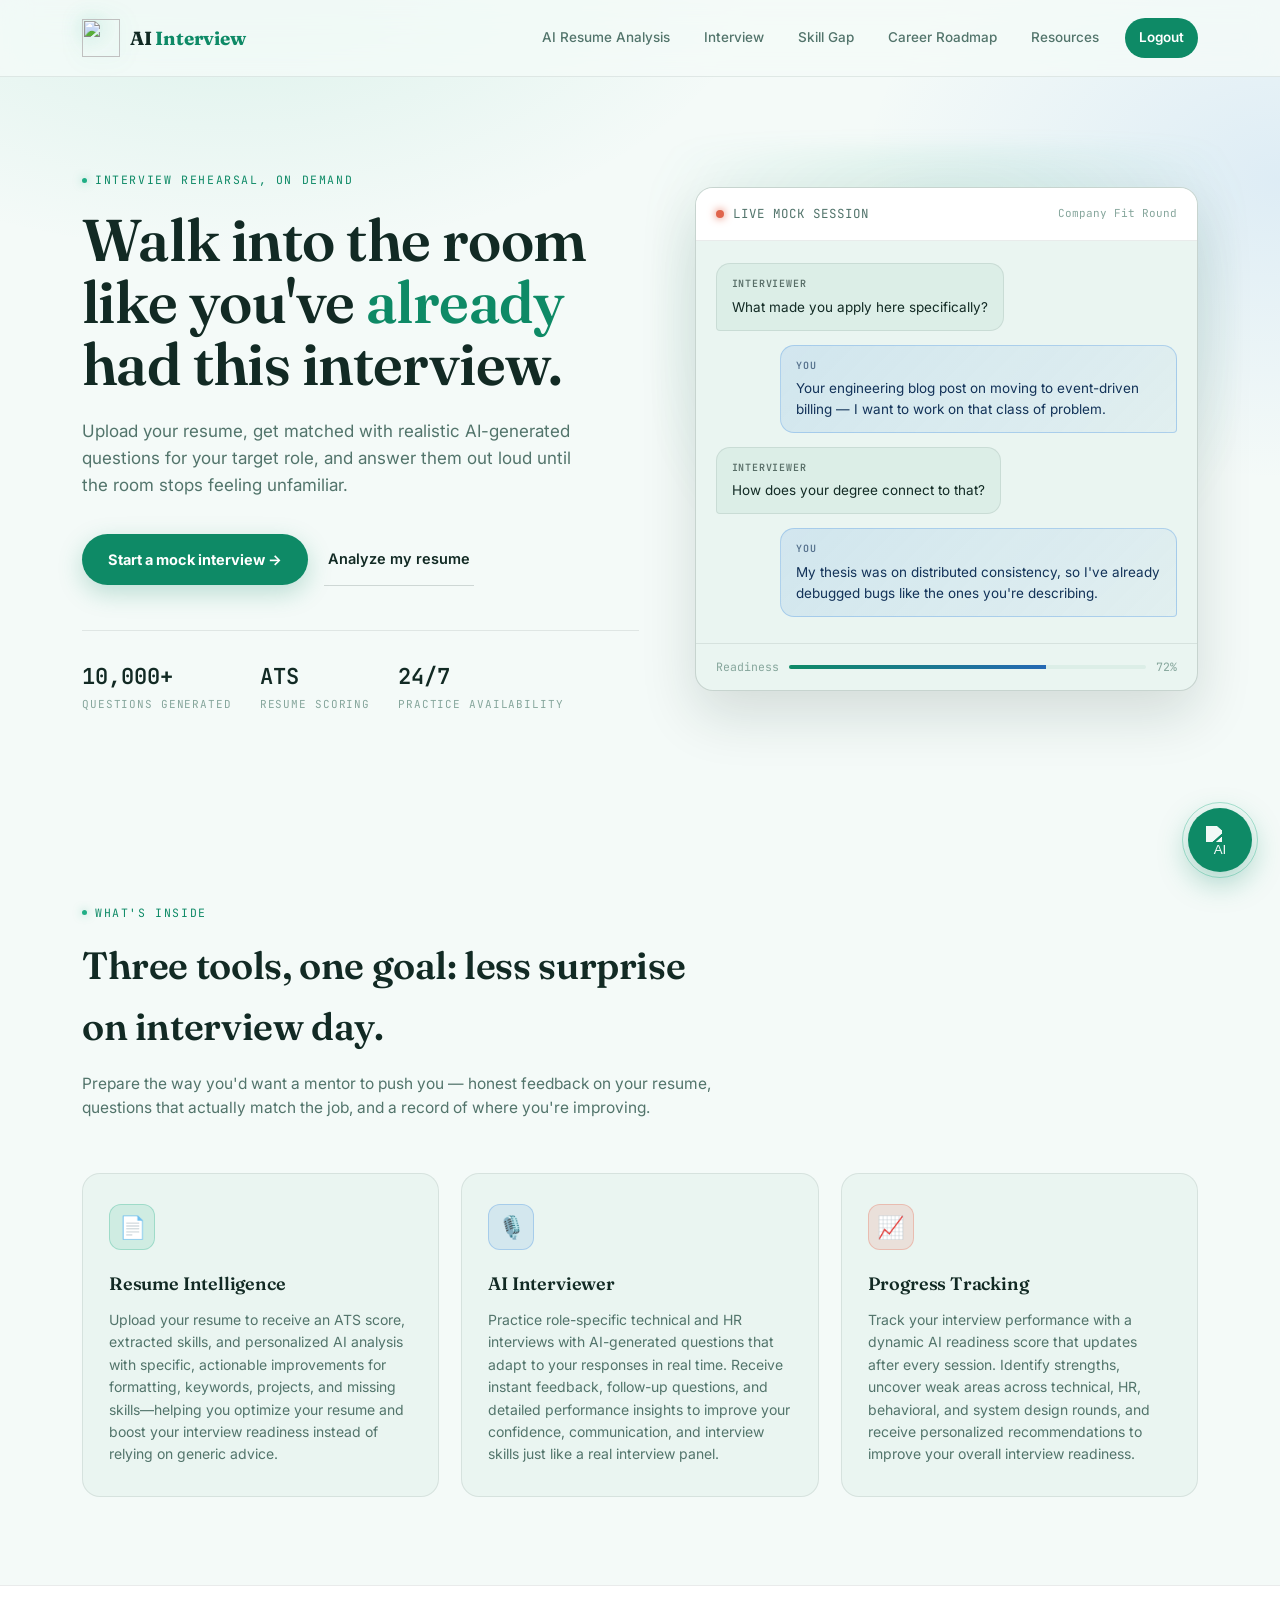
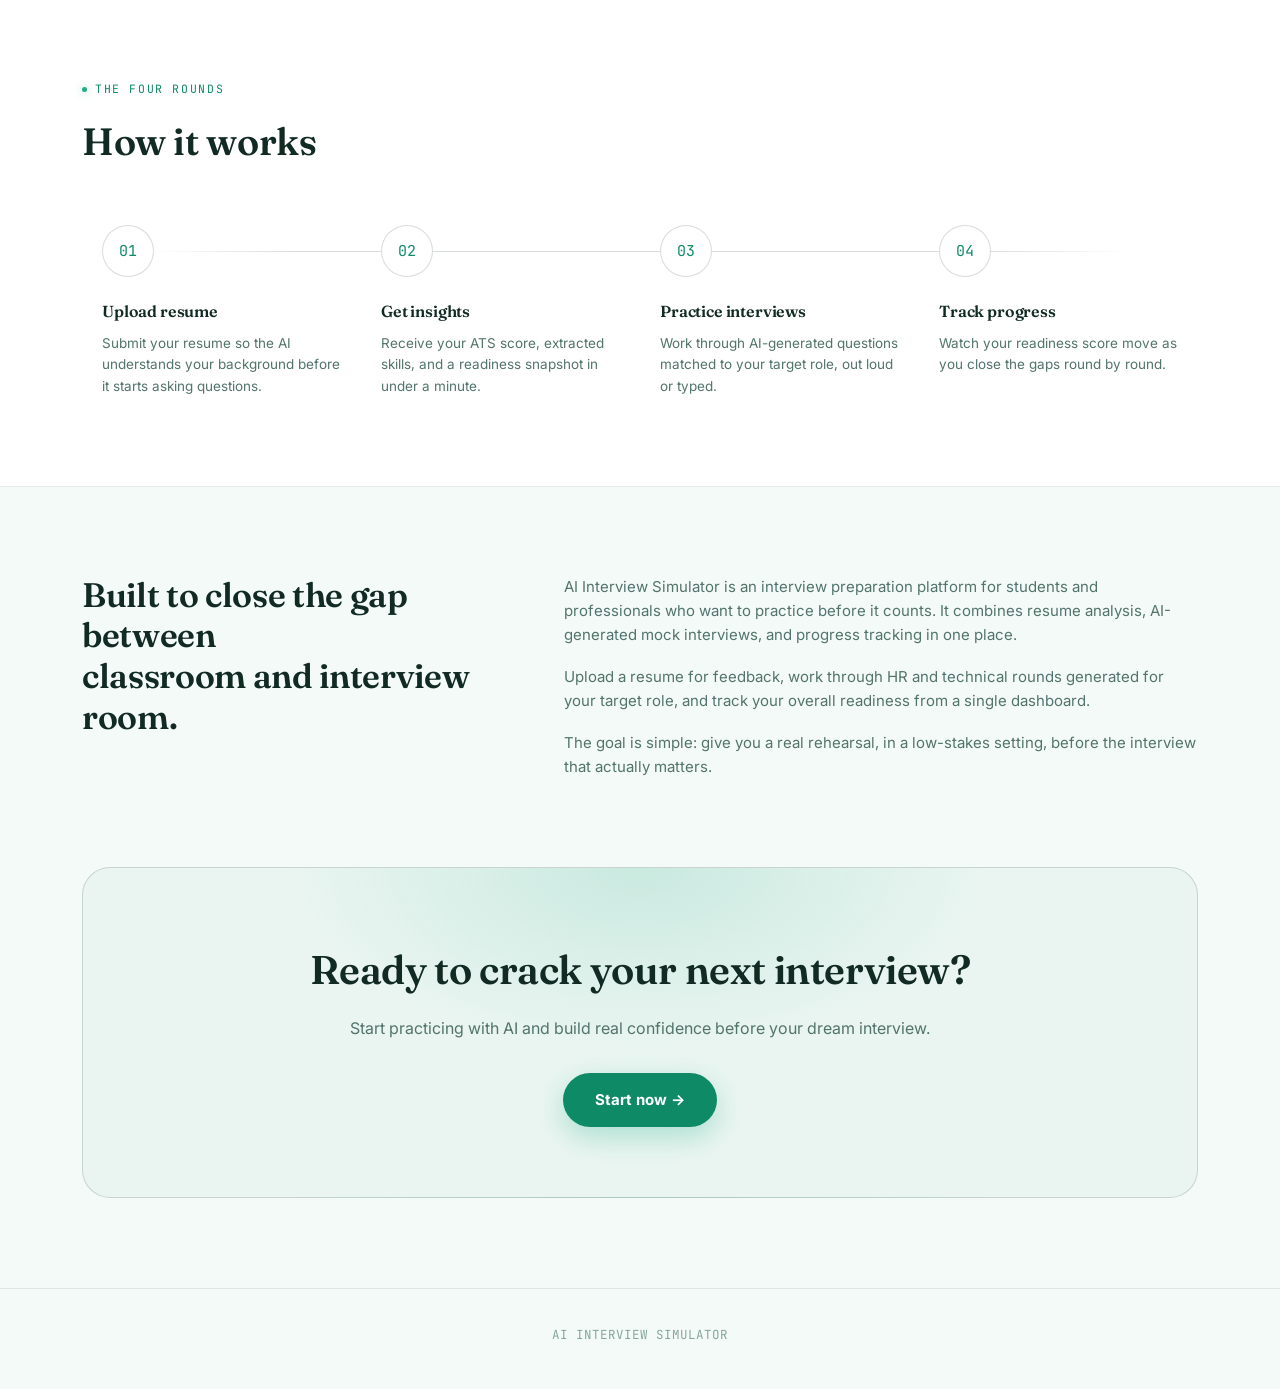
==== commit 2d28ab71: "Update frontend files" ====
--- a/Frontend/index.html
+++ b/Frontend/index.html
@@ -560,11 +560,10 @@
     <div class="toggle" onclick="menu()">☰</div>
 
     <div class="nav-links" id="nav">
-        <a href="resume.html">Upload Resume</a>
-        <a href="ai_analysis.html">AI Analysis</a>
-        <a href="interview.html">Interview Chat</a>
-        <a href="progress.html">Progress</a>
-        <a href="skill.html">Skills</a>
+        <a href="ai_analysis.html">AI Resume Analysis </a>
+        <a href="interview.html">Interview </a>
+        <a href="skill.html">Skill Gap</a>
+        <a href="Road.html">Career Roadmap</a>
         <a href="resources.html">Resources</a>
         <a href="#" onclick="logout()">Logout</a>
     </div>
@@ -628,17 +627,17 @@
         <div class="about-card reveal">
             <div class="icon">📄</div>
             <h3>Resume Intelligence</h3>
-            <p>Upload your resume and get an ATS score, extracted skills, and specific edits — not generic "add more keywords" advice.</p>
+            <p>Upload your resume to receive an ATS score, extracted skills, and personalized AI analysis with specific, actionable improvements for formatting, keywords, projects, and missing skills—helping you optimize your resume and boost your interview readiness instead of relying on generic advice.</p>
         </div>
         <div class="about-card reveal">
             <div class="icon">🎙️</div>
             <h3>AI Interviewer</h3>
-            <p>Answer technical and HR questions generated for your role in real time, and get pushed on your answers the way a real panel would.</p>
+            <p> Practice role-specific technical and HR interviews with AI-generated questions that adapt to your responses in real time. Receive instant feedback, follow-up questions, and detailed performance insights to improve your confidence, communication, and interview skills just like a real interview panel.</p>
         </div>
         <div class="about-card reveal">
             <div class="icon">📈</div>
             <h3>Progress Tracking</h3>
-            <p>Every session updates a readiness score, so you can see exactly which round — behavioral, system design, HR — still needs work.</p>
+            <p>Track your interview performance with a dynamic AI readiness score that updates after every session. Identify strengths, uncover weak areas across technical, HR, behavioral, and system design rounds, and receive personalized recommendations to improve your overall interview readiness.</p>
         </div>
     </div>
 
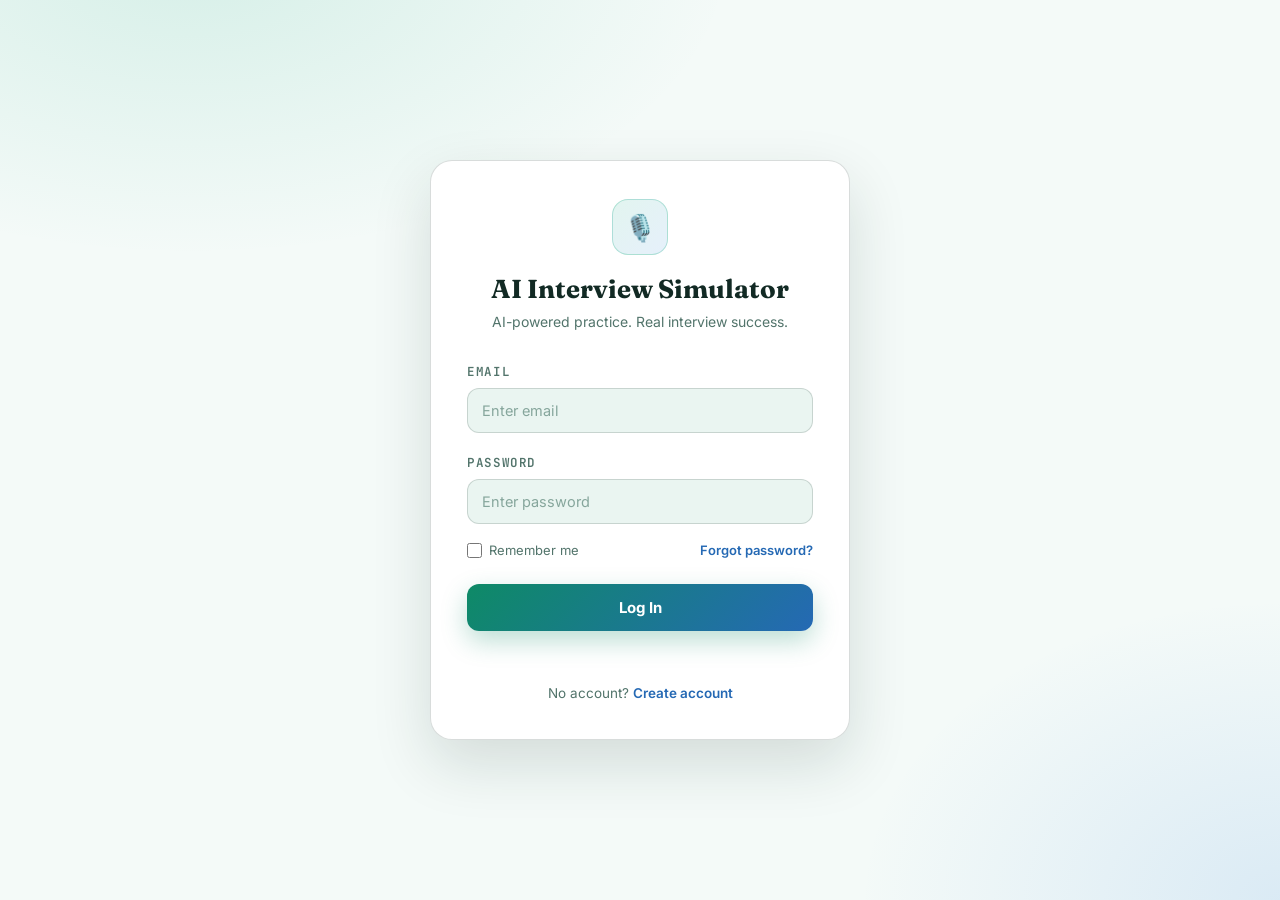
==== commit a5f8aa24: "Update frontend landing page" ====
--- a/Frontend/index.html
+++ b/Frontend/index.html
@@ -722,7 +722,13 @@
         <button class="cw-send" id="cwSend" onclick="cwSendMsg()" aria-label="Send message">➤</button>
     </div>
 </div>
-
+<body>
+
+<script>
+if (localStorage.getItem("loggedIn") !== "true") {
+    window.location.replace("01_login.html");
+}
+</script>
 
 <script>
 // ── ORIGINAL SCRIPTS (unchanged behavior) ──
@@ -750,9 +756,9 @@
 }
 
 function logout() {
-    localStorage.clear();
+    localStorage.removeItem("loggedIn");
     sessionStorage.clear();
-    window.location.href = "01_login.html";
+    window.location.replace("01_login.html");
 }
 
 // ── CHATBOT ──
